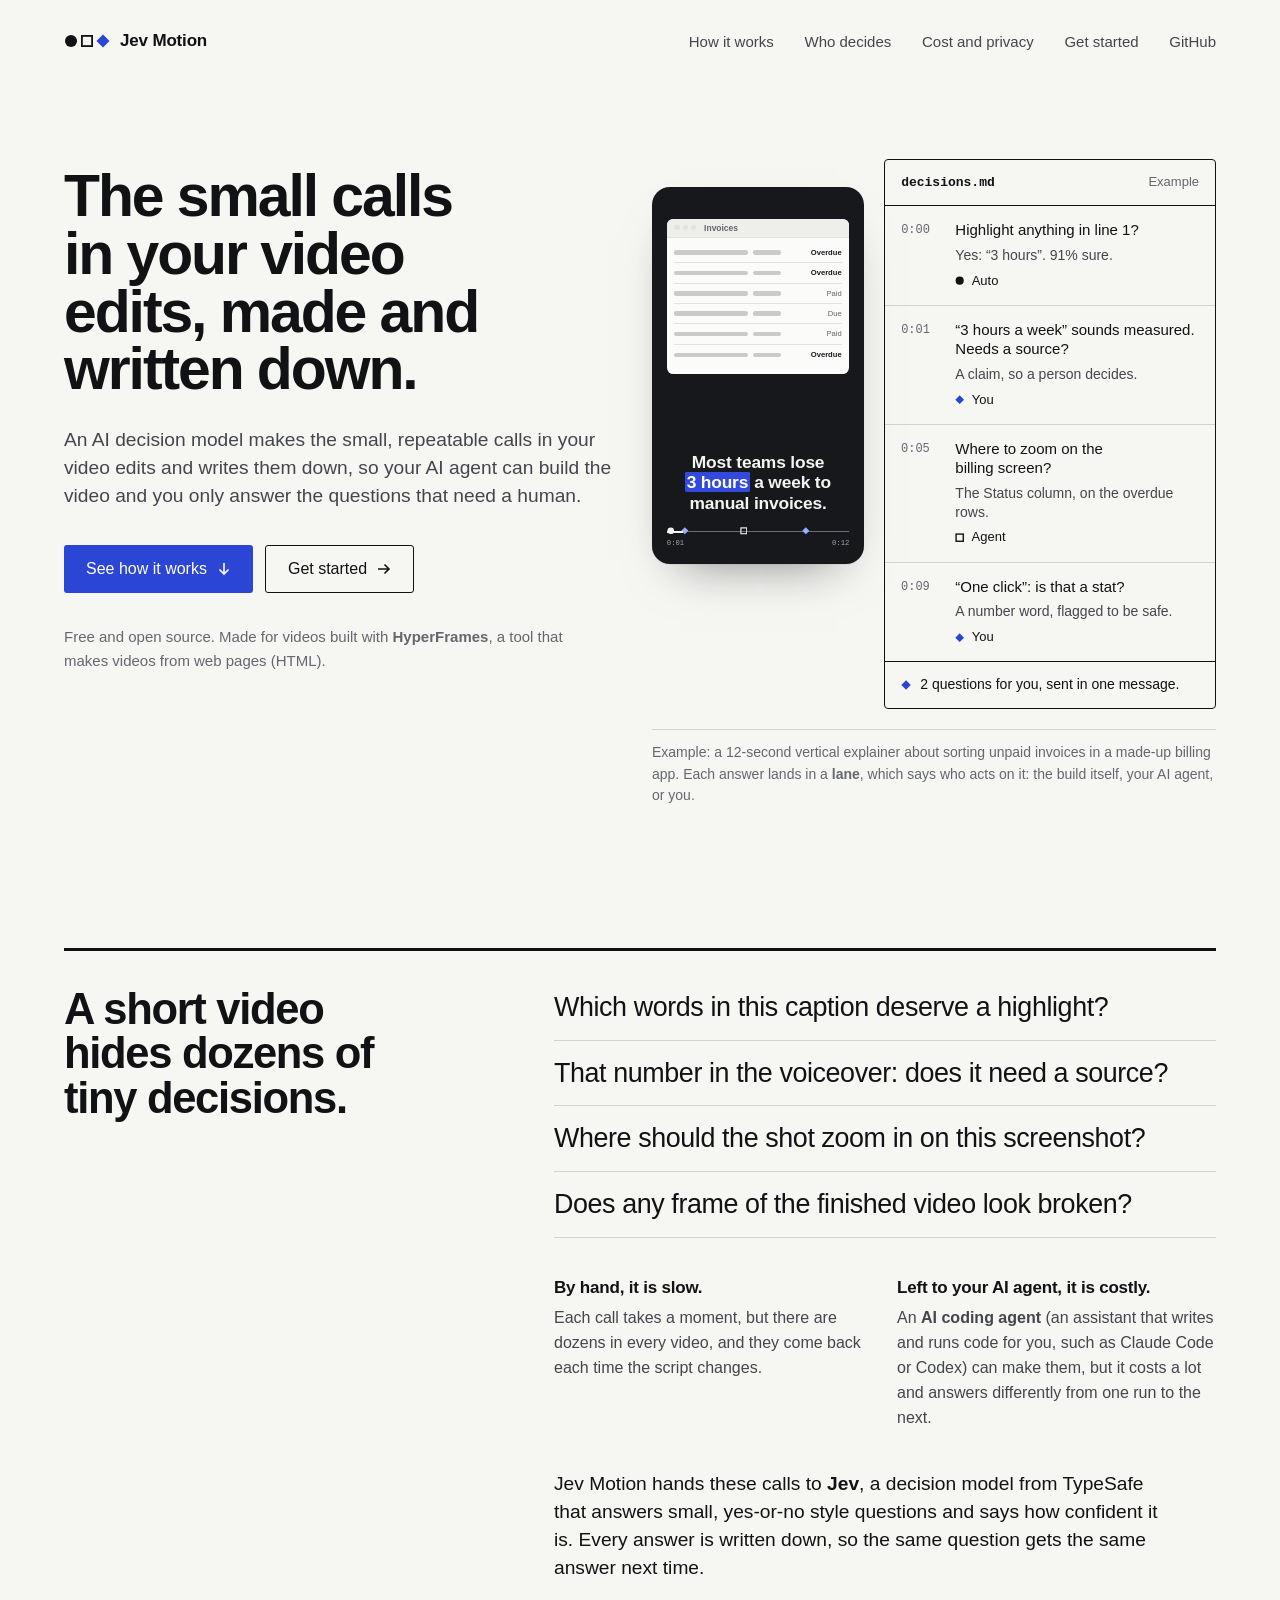
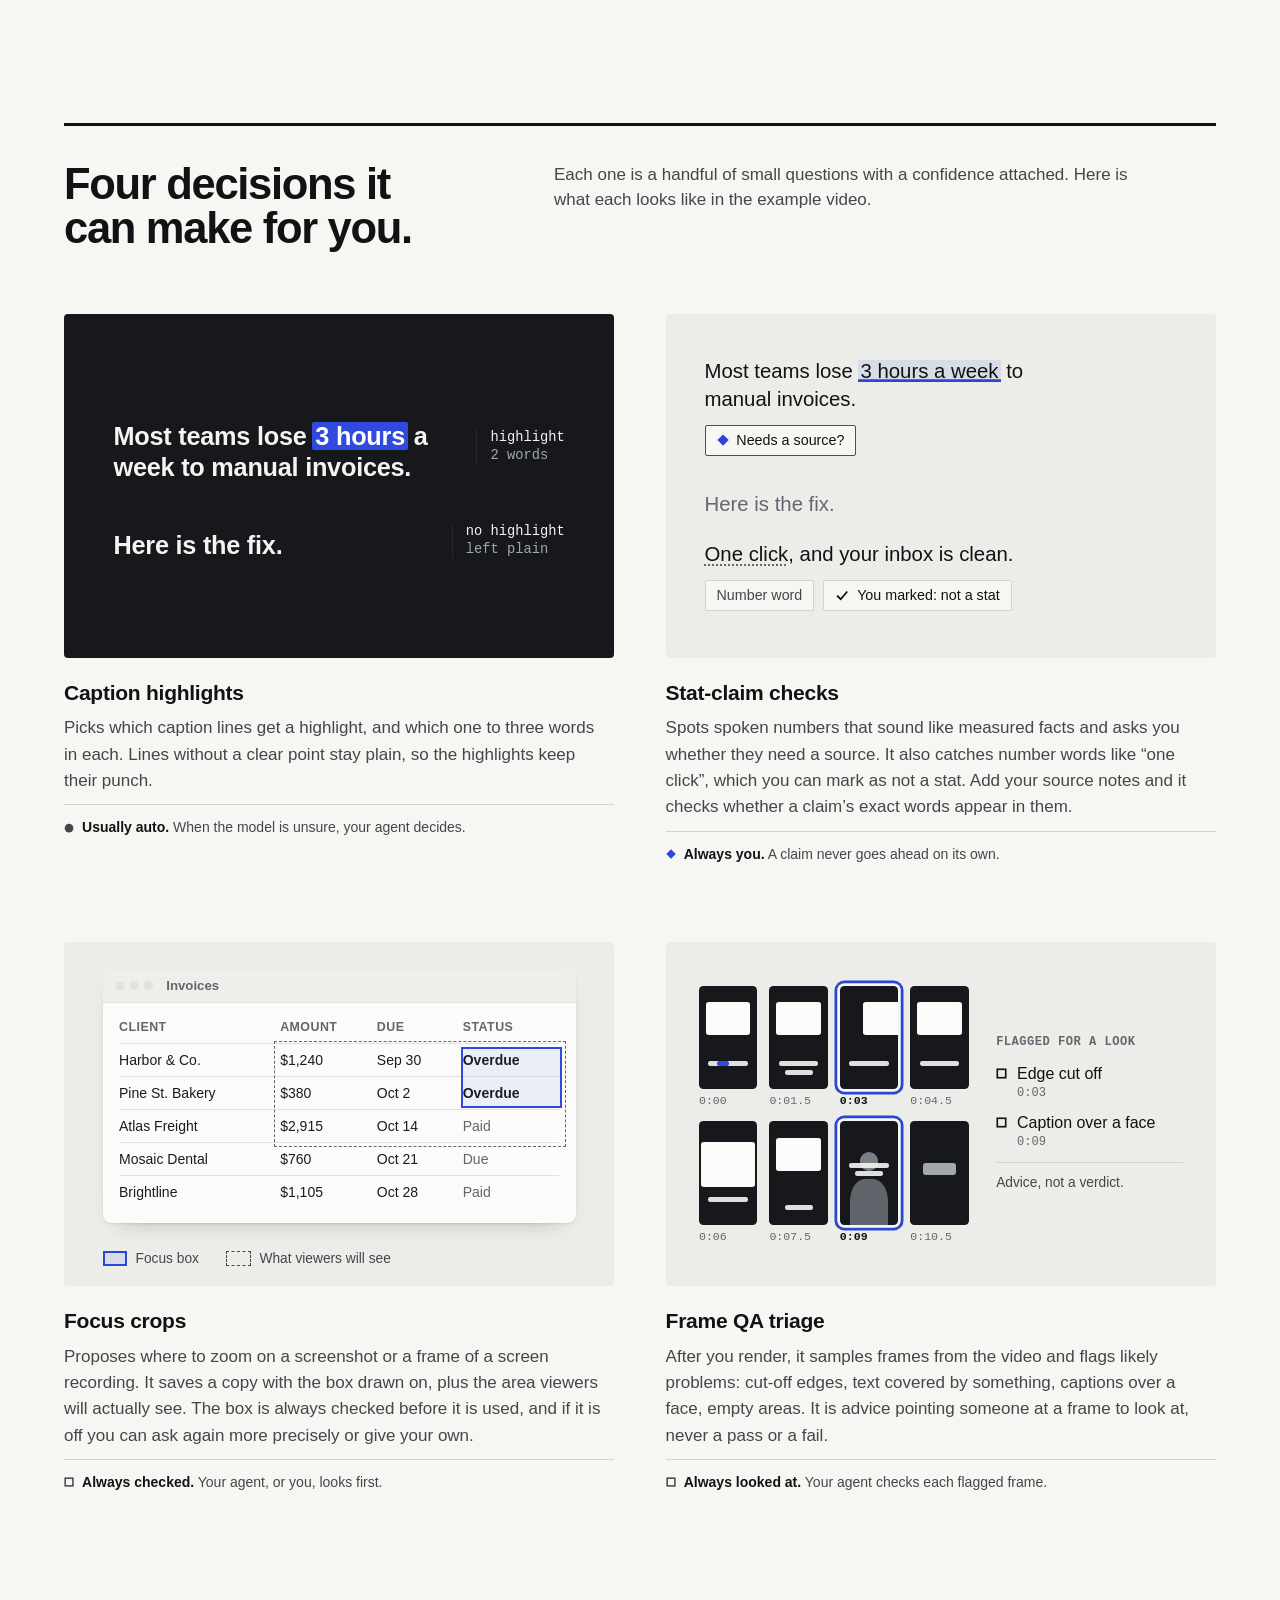
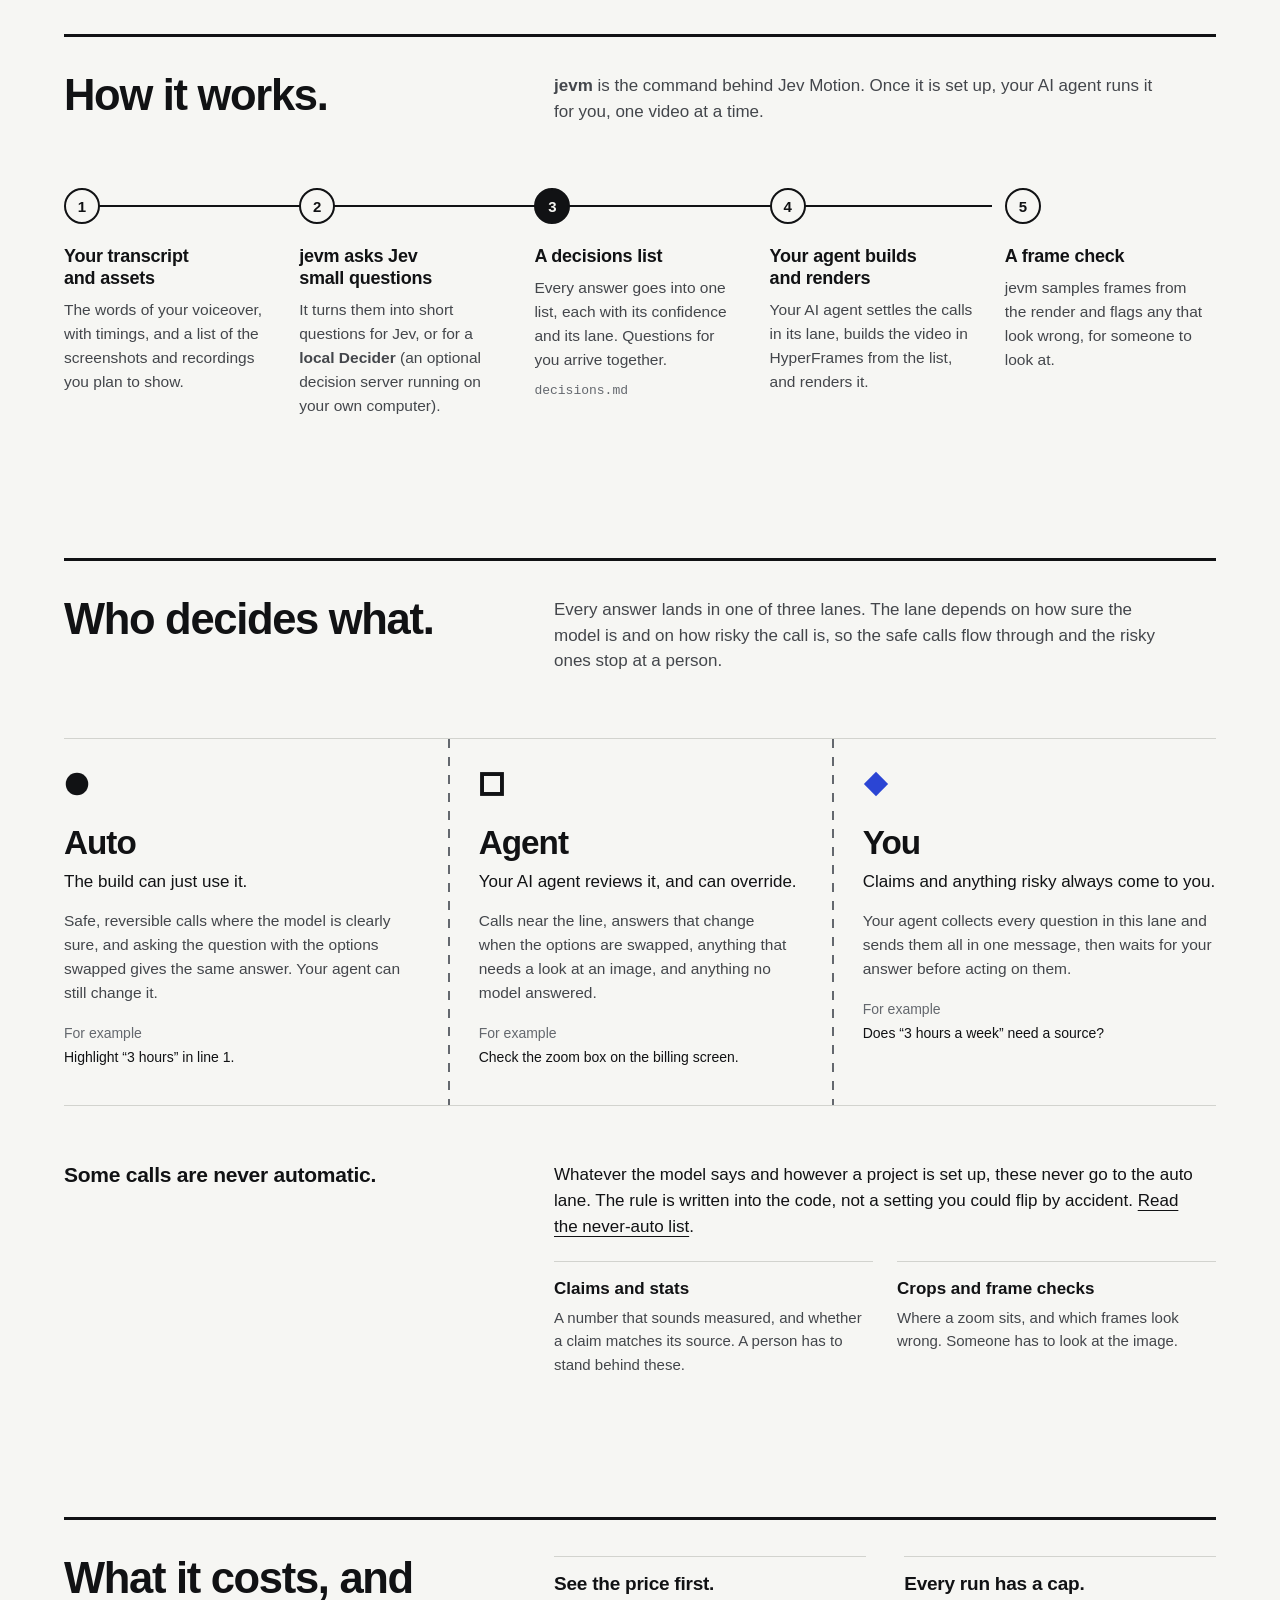
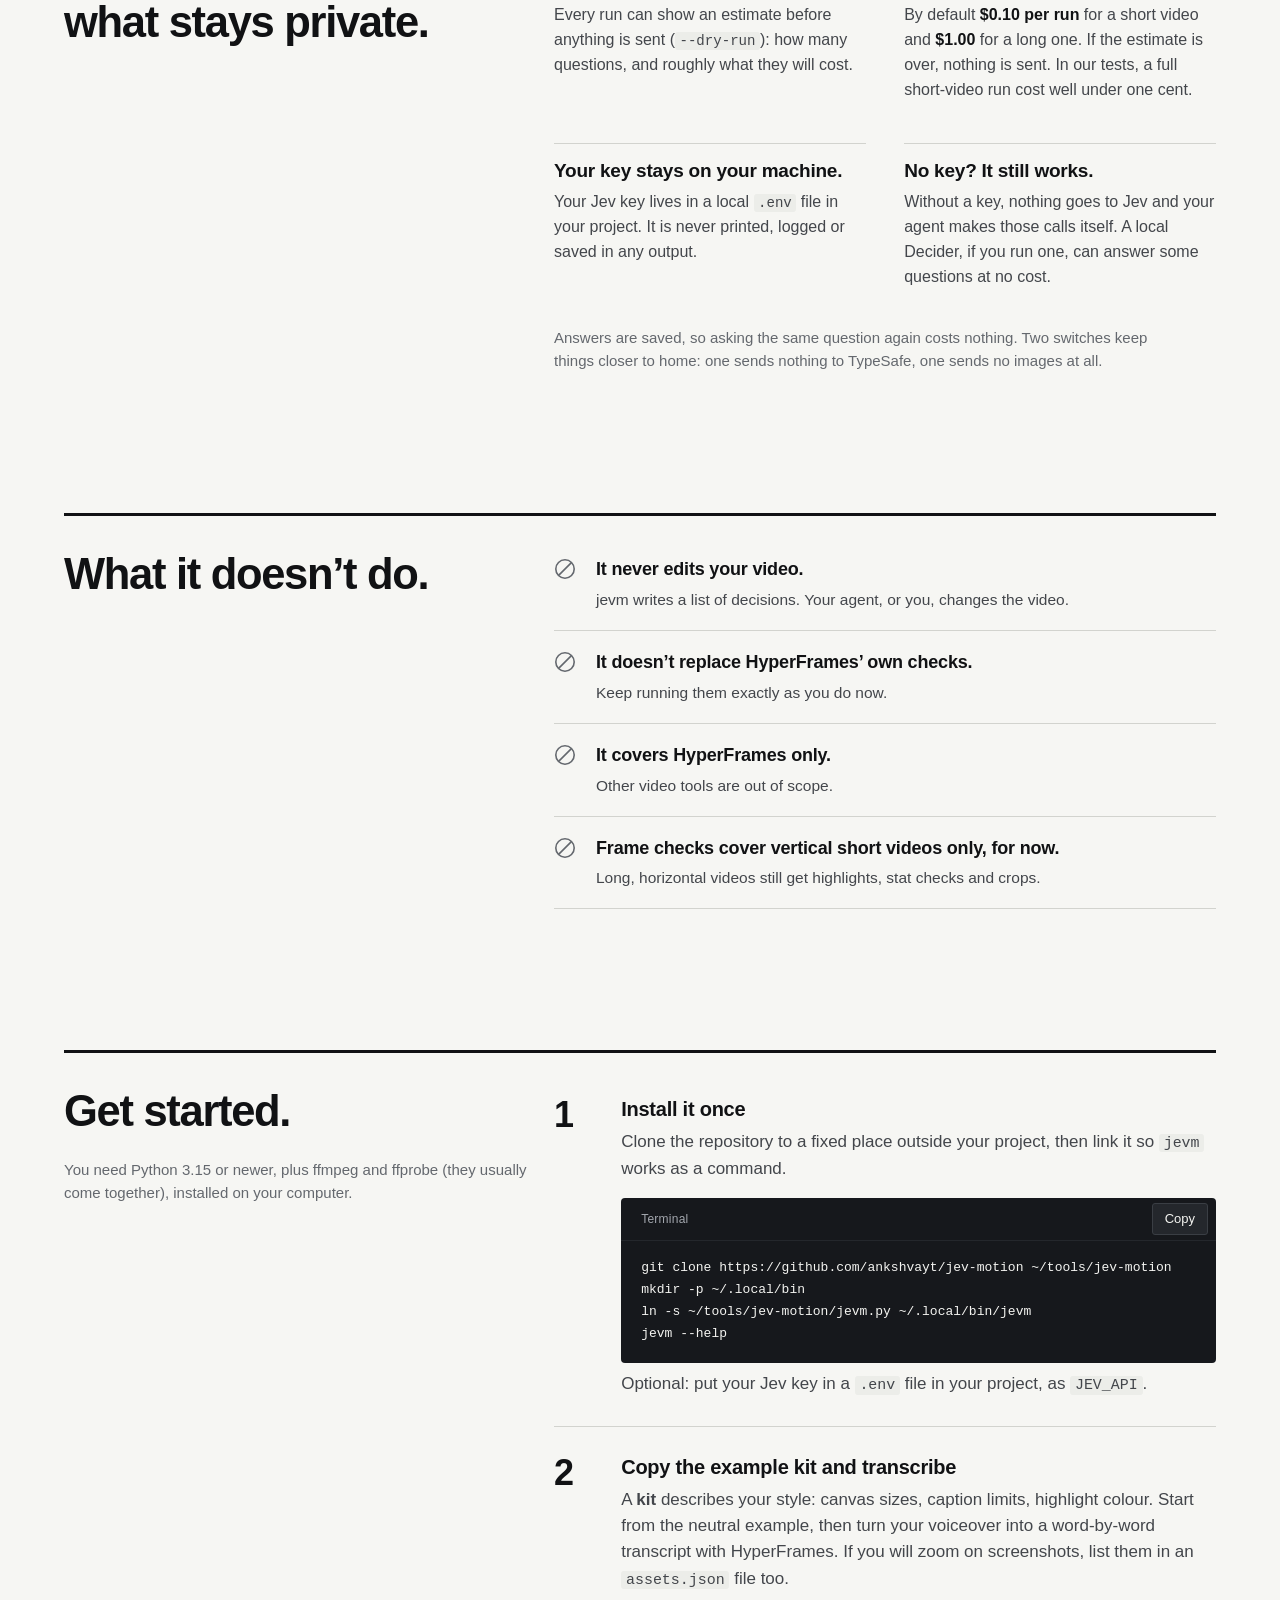
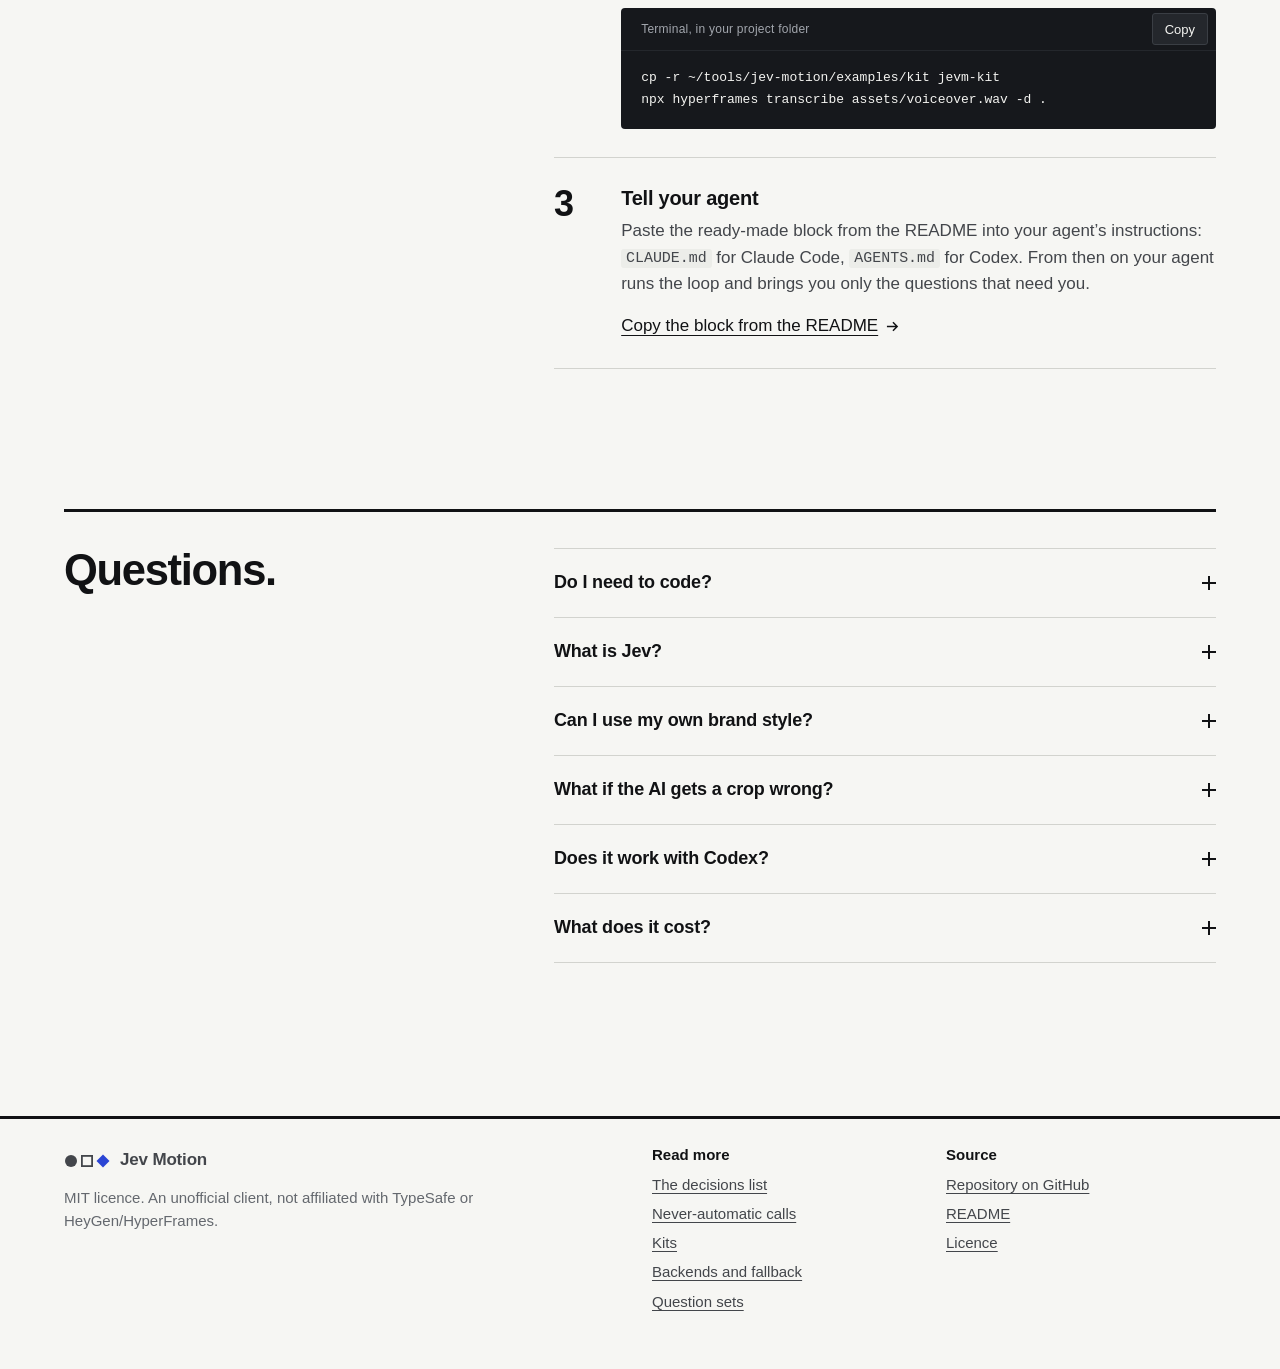
==== docs/index.html @ 4faf1525 "Add a plain-English GitHub Pages overview in docs/index.html and link it from the README" ====
<!doctype html>
<html lang="en">
<head>
<meta charset="utf-8">
<meta name="viewport" content="width=device-width, initial-scale=1">
<title>Jev Motion: the small calls in your video edits, made and written down</title>
<meta name="description" content="Jev Motion lets an AI decision model make the small, repeatable calls in your video edits and write them down, so your AI agent can build the video and you only answer the questions that need a human.">
<meta name="color-scheme" content="light dark">
<meta name="theme-color" content="#F6F6F3" media="(prefers-color-scheme: light)">
<meta name="theme-color" content="#0F1012" media="(prefers-color-scheme: dark)">
<link rel="icon" href="data:image/svg+xml,%3Csvg xmlns='http://www.w3.org/2000/svg' viewBox='0 0 32 32'%3E%3Crect width='32' height='32' rx='6' fill='%23111214'/%3E%3Cpath d='M16 7 25 16 16 25 7 16Z' fill='%238FA2FF'/%3E%3C/svg%3E">
<style>
:root{
  --paper:#F6F6F3; --panel:#ECEDE9; --ink:#111214; --ink-2:#43464B; --ink-3:#64686E;
  --rule:#D2D3CE; --accent:#2B45D4; --on-accent:#FFFFFF; --wash:rgba(43,69,212,.10);
  --stage:#16181C; --stage-2:#24272C; --on-stage:#F4F4F1; --on-stage-2:#A2A6AD;
  --win:#FBFBF9; --win-2:#EEEFEB; --win-ink:#1A1C1F; --win-ink-2:#62666C; --win-line:#E1E2DE;
  --hl:#3149DC;
  --sans:"Helvetica Neue",Helvetica,"Nimbus Sans","Liberation Sans",Arial,sans-serif;
  --mono:ui-monospace,"SF Mono",SFMono-Regular,Menlo,Consolas,"Liberation Mono",monospace;
  --pad:clamp(20px,5vw,72px); --max:1320px;
  --ease:cubic-bezier(.16,1,.3,1);
}
@media (prefers-color-scheme:dark){
  :root{
    --paper:#0F1012; --panel:#17191C; --ink:#ECECE8; --ink-2:#B5B7BA; --ink-3:#8E9298;
    --rule:#2C2F34; --accent:#8FA2FF; --on-accent:#0F1012; --wash:rgba(143,162,255,.13);
    --stage:#1B1E22; --stage-2:#2A2E34;
    --win:#E6E7E3; --win-2:#D9DAD5; --win-line:#CACBC6;
  }
}
*,*::before,*::after{box-sizing:border-box}
html{-webkit-text-size-adjust:100%;text-size-adjust:100%}
body{margin:0;background:var(--paper);color:var(--ink);font:400 1.0625rem/1.55 var(--sans);-webkit-font-smoothing:antialiased;-moz-osx-font-smoothing:grayscale}
h1,h2,h3,p,ol,ul,figure,dl,dd,pre{margin:0}
ol,ul{padding:0;list-style:none}
a{color:inherit;text-decoration-thickness:1px;text-underline-offset:.22em}
a:hover{color:var(--accent)}
:focus-visible{outline:2px solid var(--accent);outline-offset:3px;border-radius:2px}
code,kbd,.mono{font-family:var(--mono);font-size:.88em}
p code,li code,dd code{background:var(--panel);padding:.08em .32em;border-radius:3px;white-space:nowrap}
.sr-only{position:absolute;width:1px;height:1px;padding:0;margin:-1px;overflow:hidden;clip:rect(0 0 0 0);white-space:nowrap;border:0}
.skip{position:absolute;left:var(--pad);top:-60px;background:var(--ink);color:var(--paper);padding:10px 14px;z-index:10;text-decoration:none;border-radius:3px}
.skip:focus{top:12px}
.wrap{max-width:var(--max);margin:0 auto;padding:0 var(--pad)}

/* lane markers: circle = auto, square = agent, diamond = you */
.mk{width:.72em;height:.72em;flex:none;display:inline-block;vertical-align:-.02em}
.mk-you{color:var(--accent)}

/* top bar */
.top{display:flex;align-items:center;justify-content:space-between;gap:24px;padding-top:28px;padding-bottom:28px}
.brand{display:inline-flex;align-items:center;gap:10px;font-weight:700;font-size:1.0625rem;letter-spacing:-.01em;text-decoration:none}
.brand svg{width:46px;height:14px}
.top ul{display:flex;gap:clamp(16px,2.4vw,32px);font-size:.9375rem}
.top a:not(.brand){text-decoration:none;color:var(--ink-2)}
.top a:not(.brand):hover{color:var(--accent)}
@media (max-width:760px){.top li:not(:last-child){display:none}}

/* hero */
.hero{display:grid;grid-template-columns:repeat(12,minmax(0,1fr));column-gap:24px;row-gap:56px;padding-top:clamp(28px,6vw,88px);align-items:start}
.hero-copy{grid-column:1/7;padding-top:8px}
h1{font-weight:700;font-size:clamp(2.55rem,4.6vw,4.25rem);line-height:.98;letter-spacing:-.035em;text-wrap:balance;max-width:11.5em}
.lead{margin-top:28px;font-size:clamp(1.125rem,1.5vw,1.3rem);line-height:1.45;color:var(--ink-2);max-width:31em;text-wrap:pretty}
.actions{display:flex;flex-wrap:wrap;gap:12px;margin-top:36px}
.btn{display:inline-flex;align-items:center;gap:10px;min-height:48px;padding:0 22px;border-radius:3px;font-weight:500;font-size:1rem;text-decoration:none;transition:background-color .2s var(--ease),color .2s var(--ease),border-color .2s var(--ease)}
.btn svg{width:14px;height:14px;transition:transform .3s var(--ease)}
.btn-primary{background:var(--accent);color:var(--on-accent)}
.btn-primary:hover{color:var(--on-accent);background:var(--ink)}
@media (prefers-color-scheme:dark){.btn-primary:hover{background:var(--ink);color:var(--paper)}}
.btn-primary:hover svg{transform:translateY(2px)}
.btn-quiet{border:1.5px solid var(--ink);color:var(--ink)}
.btn-quiet:hover{border-color:var(--accent);color:var(--accent)}
.btn-quiet:hover svg{transform:translateX(3px)}
.meta{margin-top:32px;font-size:.9375rem;color:var(--ink-3);max-width:34em;text-wrap:pretty}

.hero-fig{grid-column:7/13;display:grid;grid-template-columns:minmax(0,.78fr) minmax(0,1.22fr);gap:20px;align-items:start}
.hero-fig figcaption{grid-column:1/-1;font-size:.875rem;color:var(--ink-3);border-top:1px solid var(--rule);padding-top:12px;text-wrap:pretty}

/* phone */
.phone{container-type:inline-size;aspect-ratio:9/16;background:var(--stage);border-radius:18px;position:relative;overflow:hidden;box-shadow:0 1px 0 rgba(0,0,0,.04),0 24px 48px -28px rgba(17,18,20,.55);margin-top:28px}
@media (prefers-color-scheme:dark){.phone{box-shadow:0 0 0 1px var(--rule)}}
.ph-win{position:absolute;left:7cqw;right:7cqw;top:15cqw;background:var(--win);border-radius:3cqw;overflow:hidden}
.ph-bar{display:flex;align-items:center;gap:1.6cqw;height:9cqw;padding:0 3.6cqw;background:var(--win-2);border-bottom:1px solid var(--win-line);font:600 4cqw/1 var(--sans);color:var(--win-ink-2)}
.ph-bar i{width:2.4cqw;height:2.4cqw;border-radius:50%;background:var(--win-line)}
.ph-bar span{margin-left:2cqw}
.ph-rows{padding:2.4cqw 3.6cqw 4cqw}
.ph-row{display:grid;grid-template-columns:1fr .55fr .6fr;gap:2.4cqw;align-items:center;height:9.6cqw;border-bottom:1px solid var(--win-line)}
.ph-row:last-child{border-bottom:0}
.ph-row b{height:2.2cqw;border-radius:1cqw;background:#C9CBC6}
.ph-row b:nth-child(2){width:70%}
.ph-row em{font:700 3.6cqw/1 var(--sans);font-style:normal;color:var(--win-ink);justify-self:end}
.ph-row em.paid{font-weight:400;color:var(--win-ink-2)}
.ph-cap{position:absolute;left:7cqw;right:7cqw;bottom:24cqw;font:700 8.2cqw/1.18 var(--sans);letter-spacing:-.01em;color:var(--on-stage);text-align:center;text-wrap:balance}
.hl{color:#fff;padding:0 .12em;margin:0 -.04em;border-radius:.08em;background:linear-gradient(var(--hl),var(--hl)) no-repeat 0 0/100% 100%;-webkit-box-decoration-break:clone;box-decoration-break:clone}
.ph-time{position:absolute;left:7cqw;right:7cqw;bottom:8cqw}
.ph-track{position:relative;height:5cqw}
.ph-track::before{content:"";position:absolute;left:0;right:0;top:50%;height:1px;background:var(--on-stage-2);opacity:.6}
.ph-track::after{content:"";position:absolute;left:0;width:9%;top:50%;height:2px;margin-top:-.5px;background:var(--on-stage)}
.ph-track svg{position:absolute;top:50%;width:3.6cqw;height:3.6cqw;margin:-1.8cqw 0 0 -1.8cqw;color:var(--on-stage)}
.ph-track .mk-you{color:#9AACFF}
.ph-tc{display:flex;justify-content:space-between;margin-top:1.6cqw;font:400 3.4cqw/1 var(--mono);color:var(--on-stage-2)}

/* decisions board */
.board{border:1.5px solid var(--ink);border-radius:4px;background:var(--paper)}
.board-head{display:flex;justify-content:space-between;align-items:baseline;gap:12px;padding:12px 16px;border-bottom:1.5px solid var(--ink);font-size:.8125rem}
.board-head .mono{font-size:.8125rem;font-weight:600}
.board-head span:last-child{color:var(--ink-3)}
.row{display:grid;grid-template-columns:2.6em minmax(0,1fr);column-gap:10px;row-gap:6px;padding:14px 16px;border-bottom:1px solid var(--rule)}
.row:last-child{border-bottom:0}
.row .tc{font:400 .75rem/1.5 var(--mono);color:var(--ink-3);padding-top:.1em}
.row .q{font-weight:500;font-size:.9375rem;line-height:1.3;text-wrap:pretty}
.row .a{grid-column:2;font-size:.875rem;line-height:1.35;color:var(--ink-2)}
.row .lane{grid-column:2;display:inline-flex;align-items:center;gap:7px;font-size:.8125rem;font-weight:500}
.board-foot{display:flex;align-items:center;gap:9px;padding:12px 16px;border-top:1.5px solid var(--ink);font-size:.875rem;font-weight:500}

/* sections */
.sec{padding-top:clamp(88px,11vw,160px)}
.sec-in{border-top:3px solid var(--ink);padding-top:clamp(24px,3vw,36px)}
.split{display:grid;grid-template-columns:repeat(12,minmax(0,1fr));column-gap:24px;row-gap:28px}
.split>.sh{grid-column:1/6}
.split>.sb{grid-column:6/13}
h2{font-weight:700;font-size:clamp(1.95rem,3.4vw,3rem);line-height:1.02;letter-spacing:-.03em;text-wrap:balance;max-width:14em}
h3{font-weight:700;font-size:1.3125rem;line-height:1.2;letter-spacing:-.012em;text-wrap:balance}
.intro{font-size:clamp(1.0625rem,1.3vw,1.1875rem);line-height:1.5;color:var(--ink-2);max-width:36em;text-wrap:pretty}
.sb p+p{margin-top:1em}
.prose{max-width:38em;text-wrap:pretty}
dfn{font-style:normal;font-weight:600}

/* problem */
.asks{margin-top:4px}
.asks li{font-size:clamp(1.25rem,2.1vw,1.75rem);line-height:1.22;letter-spacing:-.015em;font-weight:500;padding:16px 0;border-bottom:1px solid var(--rule);text-wrap:balance}
.asks li:first-child{padding-top:0}
.ways{display:grid;grid-template-columns:1fr 1fr;gap:24px;margin-top:40px}
.ways h3{font-size:1.0625rem;margin-bottom:8px}
.ways p{color:var(--ink-2);font-size:1rem}
.turn{margin-top:40px;font-size:clamp(1.125rem,1.5vw,1.3rem);line-height:1.45;max-width:32em;text-wrap:pretty}

/* four decisions */
.decs{display:grid;grid-template-columns:1fr 1fr;column-gap:clamp(24px,4vw,64px);row-gap:clamp(56px,6vw,88px);margin-top:clamp(40px,5vw,64px)}
.dec h3{margin-top:22px}
.dec p{margin-top:10px;color:var(--ink-2);max-width:34em;text-wrap:pretty}
.dec .who{max-width:none}
.who{display:flex;align-items:flex-start;gap:8px;margin-top:16px;padding-top:12px;border-top:1px solid var(--rule);font-size:.875rem;color:var(--ink-3)}
.who b{color:var(--ink);font-weight:600}
.who .mk{margin-top:.38em}

.mock{container-type:inline-size;position:relative;aspect-ratio:16/10;background:var(--panel);border-radius:4px;overflow:hidden}
@media (prefers-color-scheme:dark){.mock{box-shadow:inset 0 0 0 1px var(--rule)}}
.mock-dark{background:var(--stage)}

/* mock 1: captions */
.m-caps{position:absolute;inset:0;display:flex;flex-direction:column;justify-content:center;gap:7cqw;padding:0 9cqw}
.m-caps .cg{display:grid;grid-template-columns:minmax(0,1fr) auto;align-items:center;gap:4cqw}
.m-caps p{font:700 4.6cqw/1.2 var(--sans);color:var(--on-stage);letter-spacing:-.01em}
.m-caps .note{font:400 2.5cqw/1.3 var(--mono);color:var(--on-stage-2);border-left:1px solid var(--stage-2);padding-left:2.4cqw;white-space:nowrap}
.m-caps .note strong{display:block;color:var(--on-stage);font-weight:500}

/* mock 2: stat check */
.m-sheet{position:absolute;inset:6cqw 7cqw;display:flex;flex-direction:column;justify-content:center;gap:2.2cqw}
.m-sheet p{font:400 3.7cqw/1.35 var(--sans);color:var(--ink)}
.m-sheet p.dim{color:var(--ink-3)}
.flag{background:var(--wash);box-shadow:inset 0 -.14em 0 var(--accent);padding:0 .1em}
.flag-soft{background:none;box-shadow:none;text-decoration:underline dotted var(--ink-3);text-decoration-thickness:.12em;text-underline-offset:.2em}
.tags{display:flex;flex-wrap:wrap;gap:1.6cqw;margin-bottom:2.4cqw}
.tag{display:inline-flex;align-items:center;gap:1.4cqw;font:500 2.6cqw/1 var(--sans);padding:1.3cqw 2cqw;border:1px solid var(--rule);border-radius:2px;background:var(--paper);color:var(--ink-2)}
.tag svg{width:2.2cqw;height:2.2cqw}
.tag-you{border-color:var(--accent);color:var(--ink)}
.tag-done{color:var(--ink)}
.tag-done svg{width:2.6cqw;height:2.6cqw}

/* mock 3: focus crop */
.m-win{position:absolute;inset:5cqw 7cqw 11.5cqw;background:var(--win);border-radius:1.6cqw;overflow:hidden;box-shadow:0 1px 2px rgba(0,0,0,.08),0 10px 24px -16px rgba(0,0,0,.35);display:flex;flex-direction:column}
.m-bar{display:flex;align-items:center;gap:1.1cqw;height:6cqw;padding:0 2.4cqw;background:var(--win-2);border-bottom:1px solid var(--win-line);font:600 2.4cqw/1 var(--sans);color:var(--win-ink-2);flex:none}
.m-bar i{width:1.5cqw;height:1.5cqw;border-radius:50%;background:var(--win-line)}
.m-bar span{margin-left:1.4cqw}
.tbl{position:relative;flex:1;display:grid;grid-template-columns:1.5fr .9fr .8fr .9fr;grid-template-rows:repeat(6,1fr);padding:1.6cqw 3cqw 2.4cqw;font:400 2.55cqw/1.1 var(--sans);color:var(--win-ink)}
.tbl>span:not(.ov){display:flex;align-items:center;border-bottom:1px solid var(--win-line);white-space:nowrap;overflow:hidden}
.tbl>span.th{font-weight:600;color:var(--win-ink-2);font-size:2.25cqw;text-transform:uppercase;letter-spacing:.04em}
.tbl>span:nth-last-child(-n+6):not(.ov){border-bottom:0}
.st{font-style:normal;font-weight:700}
.st.paid{font-weight:400;color:var(--win-ink-2)}
.tbl>.ov{position:absolute;inset:0;pointer-events:none;display:block}
.tbl>.ov-view{grid-column:2/5;grid-row:2/5;margin:-.6cqw -1.2cqw;border:1.5px dashed var(--win-ink-2)}
.tbl>.ov-focus{grid-column:4/5;grid-row:2/4;margin:.4cqw -.4cqw;border:2px solid var(--hl);background:rgba(49,73,220,.07)}
.m-key{position:absolute;left:7cqw;right:7cqw;bottom:3.6cqw;display:flex;flex-wrap:wrap;gap:1.4cqw 5cqw;font:500 2.5cqw/1 var(--sans);color:var(--ink-2)}
.m-key span{display:inline-flex;align-items:center;gap:1.6cqw}
.m-key i{width:4.4cqw;height:2.8cqw}
.m-key .k-focus{border:2px solid var(--accent);background:var(--wash)}
.m-key .k-view{border:1.5px dashed var(--ink-2)}

/* mock 4: contact sheet */
.m-qa{position:absolute;inset:0;display:grid;grid-template-columns:auto minmax(0,1fr);gap:5cqw;align-items:center;padding:0 6cqw}
.frames{display:grid;grid-template-columns:repeat(4,10.6cqw);gap:2.6cqw 2.2cqw}
.frames li{display:flex;flex-direction:column;gap:1.1cqw}
.fr{position:relative;display:block;aspect-ratio:9/16;background:var(--stage);border-radius:.8cqw;overflow:hidden}
.fr .w{position:absolute;left:12%;right:12%;top:16%;height:32%;background:var(--win);border-radius:.5cqw}
.fr .c{position:absolute;left:16%;right:16%;bottom:22%;height:5%;background:var(--on-stage);border-radius:.4cqw;opacity:.9}
.fr .c2{position:absolute;left:26%;right:26%;bottom:14%;height:5%;background:var(--on-stage);border-radius:.4cqw;opacity:.9}
.fr .h{position:absolute;left:30%;width:22%;bottom:22%;height:5%;background:var(--hl);border-radius:.4cqw}
.fr.zoom .w{left:4%;right:4%;top:20%;height:44%}
.fr.cut .w{left:40%;right:-34%}
.fr.face .head{position:absolute;left:34%;width:32%;top:30%;aspect-ratio:1;border-radius:50%;background:#7B8088}
.fr.face .body{position:absolute;left:18%;right:18%;top:56%;bottom:-10%;border-radius:40% 40% 0 0;background:#5F646B}
.fr.face .c{bottom:auto;top:40%;z-index:1}
.fr.face .c2{bottom:auto;top:48%;z-index:1}
.fr.end .w{top:40%;height:12%;left:22%;right:22%;background:var(--on-stage-2)}
.frames .ft{font:400 2.1cqw/1 var(--mono);color:var(--ink-3)}
.frames .flagged .fr{box-shadow:0 0 0 .5cqw var(--paper),0 0 0 1cqw var(--accent)}
.frames .flagged .ft{color:var(--ink);font-weight:600}
.qa-key{display:flex;flex-direction:column;gap:2.6cqw}
.qa-key ul{display:flex;flex-direction:column;gap:2.4cqw}
.qa-key .k-h{font:600 2.2cqw/1.2 var(--mono);color:var(--ink-3);text-transform:uppercase;letter-spacing:.04em}
.qa-key li{display:grid;grid-template-columns:auto 1fr;gap:.6cqw 1.8cqw;align-items:baseline;font:500 2.9cqw/1.25 var(--sans);color:var(--ink)}
.qa-key li svg{width:2cqw;height:2cqw}
.qa-key li span{font:400 2.2cqw/1 var(--mono);color:var(--ink-3);grid-column:2}
.qa-key .k-n{font:400 2.5cqw/1.35 var(--sans);color:var(--ink-2);border-top:1px solid var(--rule);padding-top:2cqw}

/* how it works */
.route{display:grid;grid-template-columns:repeat(5,minmax(0,1fr));gap:24px;margin-top:clamp(44px,5vw,72px);position:relative;counter-reset:stop}
.route::before{content:"";position:absolute;left:18px;right:calc(20% - 6px);top:17px;height:2px;background:var(--ink)}
.route li{position:relative;padding-right:8px}
.stop{position:relative;display:grid;place-items:center;width:36px;height:36px;border-radius:50%;background:var(--paper);border:2px solid var(--ink);font-weight:700;font-size:.9375rem}
.route li:nth-child(3) .stop{background:var(--ink);color:var(--paper)}
.route h3{font-size:1.125rem;margin-top:22px}
.route p{margin-top:8px;font-size:.9688rem;color:var(--ink-2);text-wrap:pretty}
.route .file{display:inline-block;margin-top:12px;font:400 .8125rem/1 var(--mono);color:var(--ink-3)}

/* lanes */
.lanes{display:grid;grid-template-columns:repeat(3,minmax(0,1fr));margin-top:clamp(40px,5vw,64px);border-top:1px solid var(--rule);border-bottom:1px solid var(--rule)}
.lane-c{padding:32px clamp(18px,2.4vw,36px) 36px;position:relative}
.lane-c:first-child{padding-left:0}
.lane-c:last-child{padding-right:0}
.lane-c+.lane-c{background-image:linear-gradient(var(--ink-3) 50%,transparent 50%);background-size:2px 18px;background-repeat:repeat-y;background-position:left top}
.lane-c .mk{width:26px;height:26px}
.lane-c h3{font-size:clamp(1.75rem,2.6vw,2.25rem);letter-spacing:-.03em;margin-top:18px}
.lane-c .act{margin-top:6px;font-weight:500;font-size:1.0625rem;text-wrap:balance}
.lane-c p.d{margin-top:14px;color:var(--ink-2);font-size:.9688rem;text-wrap:pretty}
.lane-c .eg{margin-top:18px;font-size:.875rem;color:var(--ink-3)}
.lane-c .eg b{display:block;color:var(--ink);font-weight:500;margin-top:2px}
.never{margin-top:clamp(40px,5vw,56px)}
.never h3{font-size:1.3125rem}
.never-list{display:grid;grid-template-columns:1fr 1fr;gap:16px 24px;margin-top:20px}
.never-list li{padding-top:14px;border-top:1px solid var(--rule)}
.never-list b{display:block;font-weight:600}
.never-list span{display:block;margin-top:4px;font-size:.9375rem;color:var(--ink-2)}

/* cost & privacy */
.facts{display:grid;grid-template-columns:1fr 1fr;gap:40px clamp(24px,3vw,48px)}
.facts li{padding-top:16px;border-top:1px solid var(--rule)}
.facts h3{font-size:1.1875rem}
.facts p{margin-top:8px;color:var(--ink-2);font-size:1rem;text-wrap:pretty}
.facts strong{color:var(--ink);font-weight:600}
.aside{margin-top:36px;font-size:.9375rem;color:var(--ink-3);max-width:40em}

/* doesn't */
.nots li{display:grid;grid-template-columns:28px minmax(0,1fr);gap:14px;padding:18px 0;border-bottom:1px solid var(--rule)}
.nots li:first-child{padding-top:4px}
.nots svg{width:22px;height:22px;margin-top:.15em;color:var(--ink-3)}
.nots b{display:block;font-weight:600;font-size:1.125rem;letter-spacing:-.01em}
.nots span{display:block;margin-top:4px;color:var(--ink-2);font-size:.9688rem}

/* get started */
.steps{margin-top:8px}
.steps>li{display:grid;grid-template-columns:3.2rem minmax(0,1fr);gap:16px;padding:28px 0;border-bottom:1px solid var(--rule)}
.steps>li:first-child{padding-top:0}
.steps .n{font-weight:700;font-size:2.25rem;line-height:1;letter-spacing:-.04em;color:var(--ink)}
.steps h3{font-size:1.25rem}
.steps p{margin-top:8px;color:var(--ink-2);max-width:36em;text-wrap:pretty}
.code{position:relative;margin-top:16px;background:var(--stage);color:var(--on-stage);border-radius:4px}
.code-bar{display:flex;align-items:center;justify-content:space-between;gap:12px;min-height:42px;padding:5px 8px 5px 20px;border-bottom:1px solid var(--stage-2);font:500 .75rem/1 var(--sans);color:var(--on-stage-2);letter-spacing:.02em}
.code pre{overflow-x:auto;padding:16px 20px 18px;font:400 .8125rem/1.7 var(--mono);tab-size:2}
.code code{font-size:inherit;white-space:pre;background:none;padding:0;border-radius:0}
.code .c{color:var(--on-stage-2)}
.copy{min-height:32px;padding:0 12px;border:1px solid #3A3E44;border-radius:3px;background:var(--stage-2);color:var(--on-stage);font:500 .8125rem/1 var(--sans);cursor:pointer;transition:background-color .2s var(--ease),border-color .2s var(--ease)}
.copy:hover{background:#30353B;border-color:#555B63}
.copy:focus-visible{outline-color:#9AACFF}
.req{margin-top:24px;font-size:.9375rem;color:var(--ink-3)}
.more{display:inline-flex;align-items:center;gap:8px;margin-top:16px;font-weight:500}
.more svg{width:13px;height:13px}

/* faq */
.faq details{border-bottom:1px solid var(--rule)}
.faq details:first-child{border-top:1px solid var(--rule)}
.faq summary{list-style:none;cursor:pointer;display:grid;grid-template-columns:minmax(0,1fr) 22px;gap:16px;align-items:center;padding:20px 0;font-weight:600;font-size:1.125rem;letter-spacing:-.01em}
.faq summary::-webkit-details-marker{display:none}
.faq summary:hover{color:var(--accent)}
.pm{position:relative;width:14px;height:14px;justify-self:end}
.pm::before,.pm::after{content:"";position:absolute;left:0;right:0;top:50%;height:2px;margin-top:-1px;background:currentColor;transition:transform .3s var(--ease)}
.pm::after{transform:rotate(90deg)}
details[open] .pm::after{transform:rotate(0)}
.faq .ans{padding:0 38px 22px 0;color:var(--ink-2);max-width:40em;text-wrap:pretty}
.faq .ans p+p{margin-top:.8em}

/* footer */
.foot{margin-top:clamp(96px,12vw,168px);border-top:3px solid var(--ink);padding-top:28px;padding-bottom:56px;display:grid;grid-template-columns:repeat(12,minmax(0,1fr));column-gap:24px;row-gap:28px;font-size:.9375rem}
.foot .f1{grid-column:1/6}
.foot .f1 p{margin-top:12px;color:var(--ink-3);max-width:30em}
.foot .f2{grid-column:7/10}
.foot .f3{grid-column:10/13}
.foot h2{font-size:.9375rem;letter-spacing:0;font-weight:600;margin-bottom:10px}
.foot li+li{margin-top:6px}
.foot a{color:var(--ink-2)}
.foot a:hover{color:var(--accent)}

/* entrance motion: the example list routes itself in */
@media (prefers-reduced-motion:no-preference){
  html{scroll-behavior:smooth}
  .hero .hl{animation:wipe .9s var(--ease) .5s both}
  .board .row{animation:arrive .7s var(--ease) both}
  .board .row:nth-child(1){animation-delay:.75s}
  .board .row:nth-child(2){animation-delay:.9s}
  .board .row:nth-child(3){animation-delay:1.05s}
  .board .row:nth-child(4){animation-delay:1.2s}
  .board .row .lane{animation-delay:inherit}
  .board .row .lane svg{animation:settle .8s var(--ease) both;animation-delay:inherit}
  .board-foot{animation:arrive .7s var(--ease) 1.4s both}
}
@keyframes wipe{from{background-size:0 100%}to{background-size:100% 100%}}
@keyframes arrive{from{opacity:0;transform:translateY(8px)}to{opacity:1;transform:none}}
@keyframes settle{from{transform:translateX(-10px)}to{transform:none}}
@media (prefers-reduced-motion:reduce){*,*::before,*::after{transition:none!important;animation:none!important}}

/* responsive */
@media (max-width:1080px){
  .hero-copy{grid-column:1/-1}
  .hero-fig{grid-column:1/-1;max-width:720px}
  h1{max-width:13em}
}
@media (max-width:900px){
  .split>.sh,.split>.sb{grid-column:1/-1}
  .route{grid-template-columns:1fr;gap:0;padding-left:0}
  .route::before{left:17px;right:auto;top:18px;bottom:40px;width:2px;height:auto}
  .route li{display:grid;grid-template-columns:36px minmax(0,1fr);column-gap:20px;padding-bottom:32px}
  .route li:last-child{padding-bottom:0}
  .route h3{margin-top:5px}
  .route p,.route .file{grid-column:2}
  .lanes{grid-template-columns:1fr;border-bottom:0}
  .lane-c,.lane-c:first-child,.lane-c:last-child{padding:28px 0 32px}
  .lane-c+.lane-c{background-image:linear-gradient(90deg,var(--ink-3) 50%,transparent 50%);background-size:18px 2px;background-repeat:repeat-x}
  .foot .f1{grid-column:1/-1}
  .foot .f2{grid-column:1/7}
  .foot .f3{grid-column:7/13}
}
@media (max-width:760px){
  .decs{grid-template-columns:1fr}
  .facts,.never-list{grid-template-columns:1fr}
  .ways{grid-template-columns:1fr;gap:20px}
}
@media (max-width:560px){
  .hero{row-gap:44px}
  .hero-fig{grid-template-columns:1fr;gap:24px}
  .phone{width:68%;margin-top:0}
  .lead{margin-top:22px}
  .btn{flex:1 1 auto;justify-content:center}
  .foot .f2,.foot .f3{grid-column:1/-1}
  .steps>li{grid-template-columns:minmax(0,1fr);gap:10px}
  .faq .ans{padding-right:0}
  .m-qa{grid-template-columns:1fr;gap:4cqw;align-content:center}
  .frames{grid-template-columns:repeat(8,minmax(0,1fr));gap:1.6cqw}
  .frames .ft{font-size:2.3cqw}
  .frames li:not(.flagged) .ft{visibility:hidden}
  .qa-key{flex-direction:row;flex-wrap:wrap;gap:2cqw 6cqw}
  .qa-key .k-h,.qa-key .k-n{display:none}
  .qa-key li{font-size:3.6cqw}
  .qa-key li span{font-size:3cqw}
  .qa-key li svg{width:2.8cqw;height:2.8cqw}
  .mock{aspect-ratio:4/3}
  .m-caps p{font-size:5.4cqw}
  .m-caps .note{font-size:3.4cqw}
  .m-sheet p{font-size:4.6cqw}
  .tag{font-size:3.4cqw}
  .tag svg{width:2.8cqw;height:2.8cqw}
  .tbl{font-size:3.3cqw}
  .tbl>span.th{font-size:2.6cqw}
  .m-key{font-size:3.4cqw}
}
</style>
</head>
<body id="top">
<svg width="0" height="0" style="position:absolute" aria-hidden="true" focusable="false">
  <symbol id="m-auto" viewBox="0 0 12 12"><circle cx="6" cy="6" r="5.2" fill="currentColor"/></symbol>
  <symbol id="m-agent" viewBox="0 0 12 12"><rect x="1.4" y="1.4" width="9.2" height="9.2" fill="none" stroke="currentColor" stroke-width="1.8"/></symbol>
  <symbol id="m-you" viewBox="0 0 12 12"><path d="M6 .4 11.6 6 6 11.6.4 6Z" fill="currentColor"/></symbol>
  <symbol id="i-down" viewBox="0 0 14 14"><path d="M7 1v11M2.5 7.5 7 12l4.5-4.5" fill="none" stroke="currentColor" stroke-width="1.6"/></symbol>
  <symbol id="i-right" viewBox="0 0 14 14"><path d="M1 7h11M7.5 2.5 12 7l-4.5 4.5" fill="none" stroke="currentColor" stroke-width="1.6"/></symbol>
  <symbol id="i-check" viewBox="0 0 14 14"><path d="M2 7.4 5.6 11 12 3.4" fill="none" stroke="currentColor" stroke-width="1.8"/></symbol>
  <symbol id="i-not" viewBox="0 0 22 22"><circle cx="11" cy="11" r="9.2" fill="none" stroke="currentColor" stroke-width="1.6"/><path d="M4.6 17.4 17.4 4.6" stroke="currentColor" stroke-width="1.6"/></symbol>
</svg>

<a class="skip" href="#main">Skip to content</a>

<header class="top wrap">
  <a class="brand" href="#top" aria-label="Jev Motion, back to top">
    <svg viewBox="0 0 46 14" aria-hidden="true" focusable="false"><circle cx="7" cy="7" r="6" fill="currentColor"/><rect x="17.9" y="1.9" width="10.2" height="10.2" fill="none" stroke="currentColor" stroke-width="1.8"/><path d="M39 .5 45.5 7 39 13.5 32.5 7Z" fill="var(--accent)"/></svg>
    Jev Motion
  </a>
  <nav aria-label="Sections">
    <ul>
      <li><a href="#how">How it works</a></li>
      <li><a href="#lanes">Who decides</a></li>
      <li><a href="#cost">Cost and privacy</a></li>
      <li><a href="#start">Get started</a></li>
      <li><a href="https://github.com/ankshvayt/jev-motion">GitHub</a></li>
    </ul>
  </nav>
</header>

<main id="main">

<section class="hero wrap" aria-labelledby="hero-title">
  <div class="hero-copy">
    <h1 id="hero-title">The small calls in your video edits, made and written&nbsp;down.</h1>
    <p class="lead">An AI decision model makes the small, repeatable calls in your video edits and writes them down, so your AI agent can build the video and you only answer the questions that need a human.</p>
    <div class="actions">
      <a class="btn btn-primary" href="#how">See how it works <svg aria-hidden="true" focusable="false"><use href="#i-down"/></svg></a>
      <a class="btn btn-quiet" href="https://github.com/ankshvayt/jev-motion#readme">Get started <svg aria-hidden="true" focusable="false"><use href="#i-right"/></svg></a>
    </div>
    <p class="meta">Free and open source. Made for videos built with <dfn>HyperFrames</dfn>, a tool that makes videos from web pages (HTML).</p>
  </div>

  <figure class="hero-fig">
    <div class="phone" role="img" aria-label="A frame from the example video: a billing app's invoice list, with the caption 'Most teams lose 3 hours a week to manual invoices' and the words '3 hours' highlighted.">
      <div class="ph-win">
        <div class="ph-bar"><i></i><i></i><i></i><span>Invoices</span></div>
        <div class="ph-rows">
          <div class="ph-row"><b></b><b></b><em>Overdue</em></div>
          <div class="ph-row"><b></b><b></b><em>Overdue</em></div>
          <div class="ph-row"><b></b><b></b><em class="paid">Paid</em></div>
          <div class="ph-row"><b></b><b></b><em class="paid">Due</em></div>
          <div class="ph-row"><b></b><b></b><em class="paid">Paid</em></div>
          <div class="ph-row"><b></b><b></b><em>Overdue</em></div>
        </div>
      </div>
      <p class="ph-cap">Most teams lose <span class="hl">3&nbsp;hours</span> a week to manual invoices.</p>
      <div class="ph-time">
        <div class="ph-track">
          <svg style="left:2%"><use href="#m-auto"/></svg>
          <svg class="mk-you" style="left:10%"><use href="#m-you"/></svg>
          <svg style="left:42%"><use href="#m-agent"/></svg>
          <svg class="mk-you" style="left:76%"><use href="#m-you"/></svg>
        </div>
        <div class="ph-tc"><span>0:01</span><span>0:12</span></div>
      </div>
    </div>

    <div class="board">
      <div class="board-head"><span class="mono">decisions.md</span><span>Example</span></div>
      <ol>
        <li class="row">
          <span class="tc">0:00</span>
          <span class="q">Highlight anything in line&nbsp;1?</span>
          <span class="a">Yes: &ldquo;3 hours&rdquo;. 91% sure.</span>
          <span class="lane"><svg class="mk" aria-hidden="true"><use href="#m-auto"/></svg>Auto</span>
        </li>
        <li class="row">
          <span class="tc">0:01</span>
          <span class="q">&ldquo;3 hours a week&rdquo; sounds measured. Needs a source?</span>
          <span class="a">A claim, so a person decides.</span>
          <span class="lane"><svg class="mk mk-you" aria-hidden="true"><use href="#m-you"/></svg>You</span>
        </li>
        <li class="row">
          <span class="tc">0:05</span>
          <span class="q">Where to zoom on the billing screen?</span>
          <span class="a">The Status column, on the overdue rows.</span>
          <span class="lane"><svg class="mk" aria-hidden="true"><use href="#m-agent"/></svg>Agent</span>
        </li>
        <li class="row">
          <span class="tc">0:09</span>
          <span class="q">&ldquo;One click&rdquo;: is that a stat?</span>
          <span class="a">A number word, flagged to be safe.</span>
          <span class="lane"><svg class="mk mk-you" aria-hidden="true"><use href="#m-you"/></svg>You</span>
        </li>
      </ol>
      <div class="board-foot"><svg class="mk mk-you" aria-hidden="true"><use href="#m-you"/></svg>2 questions for you, sent in one message.</div>
    </div>

    <figcaption>Example: a 12-second vertical explainer about sorting unpaid invoices in a made-up billing app. Each answer lands in a <dfn>lane</dfn>, which says who acts on it: the build itself, your AI agent, or you.</figcaption>
  </figure>
</section>

<section class="sec wrap" id="problem" aria-labelledby="problem-title">
  <div class="sec-in split">
    <div class="sh">
      <h2 id="problem-title">A short video hides dozens of tiny decisions.</h2>
    </div>
    <div class="sb">
      <ul class="asks">
        <li>Which words in this caption deserve a highlight?</li>
        <li>That number in the voiceover: does it need a source?</li>
        <li>Where should the shot zoom in on this screenshot?</li>
        <li>Does any frame of the finished video look broken?</li>
      </ul>
      <div class="ways">
        <div>
          <h3>By hand, it is slow.</h3>
          <p>Each call takes a moment, but there are dozens in every video, and they come back each time the script changes.</p>
        </div>
        <div>
          <h3>Left to your AI agent, it is costly.</h3>
          <p>An <dfn>AI coding agent</dfn> (an assistant that writes and runs code for you, such as Claude Code or Codex) can make them, but it costs a lot and answers differently from one run to the next.</p>
        </div>
      </div>
      <p class="turn">Jev Motion hands these calls to <dfn>Jev</dfn>, a decision model from TypeSafe that answers small, yes-or-no style questions and says how confident it is. Every answer is written down, so the same question gets the same answer next time.</p>
    </div>
  </div>
</section>

<section class="sec wrap" id="decisions" aria-labelledby="decisions-title">
  <div class="sec-in split">
    <div class="sh"><h2 id="decisions-title">Four decisions it can make for you.</h2></div>
    <div class="sb"><p class="intro">Each one is a handful of small questions with a confidence attached. Here is what each looks like in the example video.</p></div>
  </div>

  <div class="decs">
    <article class="dec">
      <div class="mock mock-dark" role="img" aria-label="Two caption lines on a dark video frame. In 'Most teams lose 3 hours a week to manual invoices', the words '3 hours' are highlighted. 'Here is the fix.' is left plain.">
        <div class="m-caps">
          <div class="cg"><p>Most teams lose <span class="hl">3&nbsp;hours</span> a week to manual invoices.</p><span class="note"><strong>highlight</strong>2 words</span></div>
          <div class="cg"><p>Here is the fix.</p><span class="note"><strong>no highlight</strong>left plain</span></div>
        </div>
      </div>
      <h3>Caption highlights</h3>
      <p>Picks which caption lines get a highlight, and which one to three words in each. Lines without a clear point stay plain, so the highlights keep their punch.</p>
      <p class="who"><svg class="mk" aria-hidden="true"><use href="#m-auto"/></svg><span><b>Usually auto.</b> When the model is unsure, your agent decides.</span></p>
    </article>

    <article class="dec">
      <div class="mock" role="img" aria-label="The voiceover transcript. '3 hours a week' is marked with a tag reading 'needs a source?'. 'One click' is flagged as a number word and marked 'not a stat'.">
        <div class="m-sheet">
          <p>Most teams lose <span class="flag">3 hours a week</span> to manual invoices.</p>
          <div class="tags"><span class="tag tag-you"><svg class="mk-you" aria-hidden="true"><use href="#m-you"/></svg>Needs a source?</span></div>
          <p class="dim">Here is the fix.</p>
          <p><span class="flag-soft">One click</span>, and your inbox is clean.</p>
          <div class="tags"><span class="tag">Number word</span><span class="tag tag-done"><svg aria-hidden="true"><use href="#i-check"/></svg>You marked: not a stat</span></div>
        </div>
      </div>
      <h3>Stat-claim checks</h3>
      <p>Spots spoken numbers that sound like measured facts and asks you whether they need a source. It also catches number words like &ldquo;one click&rdquo;, which you can mark as not a stat. Add your source notes and it checks whether a claim&rsquo;s exact words appear in them.</p>
      <p class="who"><svg class="mk mk-you" aria-hidden="true"><use href="#m-you"/></svg><span><b>Always you.</b> A claim never goes ahead on its own.</span></p>
    </article>

    <article class="dec">
      <div class="mock" role="img" aria-label="A billing app's invoice table. A blue focus box surrounds the Status column on the two overdue invoices. A dashed box marks the wider area viewers will actually see.">
        <div class="m-win">
          <div class="m-bar"><i></i><i></i><i></i><span>Invoices</span></div>
          <div class="tbl">
            <span class="th">Client</span><span class="th">Amount</span><span class="th">Due</span><span class="th">Status</span>
            <span>Harbor &amp; Co.</span><span>$1,240</span><span>Sep 30</span><span><em class="st">Overdue</em></span>
            <span>Pine St. Bakery</span><span>$380</span><span>Oct 2</span><span><em class="st">Overdue</em></span>
            <span>Atlas Freight</span><span>$2,915</span><span>Oct 14</span><span><em class="st paid">Paid</em></span>
            <span>Mosaic Dental</span><span>$760</span><span>Oct 21</span><span><em class="st paid">Due</em></span>
            <span>Brightline</span><span>$1,105</span><span>Oct 28</span><span><em class="st paid">Paid</em></span>
            <span class="ov ov-view" aria-hidden="true"></span>
            <span class="ov ov-focus" aria-hidden="true"></span>
          </div>
        </div>
        <div class="m-key"><span><i class="k-focus"></i>Focus box</span><span><i class="k-view"></i>What viewers will see</span></div>
      </div>
      <h3>Focus crops</h3>
      <p>Proposes where to zoom on a screenshot or a frame of a screen recording. It saves a copy with the box drawn on, plus the area viewers will actually see. The box is always checked before it is used, and if it is off you can ask again more precisely or give your own.</p>
      <p class="who"><svg class="mk" aria-hidden="true"><use href="#m-agent"/></svg><span><b>Always checked.</b> Your agent, or you, looks first.</span></p>
    </article>

    <article class="dec">
      <div class="mock" role="img" aria-label="A contact sheet of eight frames sampled every 1.5 seconds. Two are flagged: at 0:03 an app window is cut off at the edge, and at 0:09 a caption covers a face.">
        <div class="m-qa">
          <ol class="frames">
            <li><span class="fr"><i class="w"></i><i class="c"></i><i class="h"></i></span><span class="ft">0:00</span></li>
            <li><span class="fr"><i class="w"></i><i class="c"></i><i class="c2"></i></span><span class="ft">0:01.5</span></li>
            <li class="flagged"><span class="fr cut"><i class="w"></i><i class="c"></i></span><span class="ft">0:03</span></li>
            <li><span class="fr"><i class="w"></i><i class="c"></i></span><span class="ft">0:04.5</span></li>
            <li><span class="fr zoom"><i class="w"></i><i class="c"></i></span><span class="ft">0:06</span></li>
            <li><span class="fr"><i class="w"></i><i class="c2"></i></span><span class="ft">0:07.5</span></li>
            <li class="flagged"><span class="fr face"><i class="head"></i><i class="body"></i><i class="c"></i><i class="c2"></i></span><span class="ft">0:09</span></li>
            <li><span class="fr end"><i class="w"></i></span><span class="ft">0:10.5</span></li>
          </ol>
          <div class="qa-key">
            <span class="k-h">Flagged for a look</span>
            <ul>
              <li><svg aria-hidden="true"><use href="#m-agent"/></svg>Edge cut off<span>0:03</span></li>
              <li><svg aria-hidden="true"><use href="#m-agent"/></svg>Caption over a face<span>0:09</span></li>
            </ul>
            <span class="k-n">Advice, not a verdict.</span>
          </div>
        </div>
      </div>
      <h3>Frame QA triage</h3>
      <p>After you render, it samples frames from the video and flags likely problems: cut-off edges, text covered by something, captions over a face, empty areas. It is advice pointing someone at a frame to look at, never a pass or a fail.</p>
      <p class="who"><svg class="mk" aria-hidden="true"><use href="#m-agent"/></svg><span><b>Always looked at.</b> Your agent checks each flagged frame.</span></p>
    </article>
  </div>
</section>

<section class="sec wrap" id="how" aria-labelledby="how-title">
  <div class="sec-in split">
    <div class="sh"><h2 id="how-title">How it works.</h2></div>
    <div class="sb"><p class="intro"><dfn>jevm</dfn> is the command behind Jev Motion. Once it is set up, your AI agent runs it for you, one video at a time.</p></div>
  </div>
  <ol class="route">
    <li>
      <span class="stop" aria-hidden="true">1</span>
      <h3>Your transcript and assets</h3>
      <p>The words of your voiceover, with timings, and a list of the screenshots and recordings you plan to show.</p>
    </li>
    <li>
      <span class="stop" aria-hidden="true">2</span>
      <h3>jevm asks Jev small questions</h3>
      <p>It turns them into short questions for Jev, or for a <dfn>local Decider</dfn> (an optional decision server running on your own computer).</p>
    </li>
    <li>
      <span class="stop" aria-hidden="true">3</span>
      <h3>A decisions list</h3>
      <p>Every answer goes into one list, each with its confidence and its lane. Questions for you arrive together.</p>
      <span class="file">decisions.md</span>
    </li>
    <li>
      <span class="stop" aria-hidden="true">4</span>
      <h3>Your agent builds and renders</h3>
      <p>Your AI agent settles the calls in its lane, builds the video in HyperFrames from the list, and renders it.</p>
    </li>
    <li>
      <span class="stop" aria-hidden="true">5</span>
      <h3>A frame check</h3>
      <p>jevm samples frames from the render and flags any that look wrong, for someone to look at.</p>
    </li>
  </ol>
</section>

<section class="sec wrap" id="lanes" aria-labelledby="lanes-title">
  <div class="sec-in split">
    <div class="sh"><h2 id="lanes-title">Who decides what.</h2></div>
    <div class="sb"><p class="intro">Every answer lands in one of three lanes. The lane depends on how sure the model is and on how risky the call is, so the safe calls flow through and the risky ones stop at a person.</p></div>
  </div>

  <div class="lanes">
    <div class="lane-c">
      <svg class="mk" aria-hidden="true"><use href="#m-auto"/></svg>
      <h3>Auto</h3>
      <p class="act">The build can just use it.</p>
      <p class="d">Safe, reversible calls where the model is clearly sure, and asking the question with the options swapped gives the same answer. Your agent can still change it.</p>
      <p class="eg">For example <b>Highlight &ldquo;3 hours&rdquo; in line 1.</b></p>
    </div>
    <div class="lane-c">
      <svg class="mk" aria-hidden="true"><use href="#m-agent"/></svg>
      <h3>Agent</h3>
      <p class="act">Your AI agent reviews it, and can override.</p>
      <p class="d">Calls near the line, answers that change when the options are swapped, anything that needs a look at an image, and anything no model answered.</p>
      <p class="eg">For example <b>Check the zoom box on the billing screen.</b></p>
    </div>
    <div class="lane-c">
      <svg class="mk mk-you" aria-hidden="true"><use href="#m-you"/></svg>
      <h3>You</h3>
      <p class="act">Claims and anything risky always come to you.</p>
      <p class="d">Your agent collects every question in this lane and sends them all in one message, then waits for your answer before acting on them.</p>
      <p class="eg">For example <b>Does &ldquo;3 hours a week&rdquo; need a source?</b></p>
    </div>
  </div>

  <div class="never split">
    <div class="sh"><h3>Some calls are never automatic.</h3></div>
    <div class="sb">
      <p class="prose">Whatever the model says and however a project is set up, these never go to the auto lane. The rule is written into the code, not a setting you could flip by accident. <a href="never-auto.html">Read the never-auto list</a>.</p>
      <ul class="never-list">
        <li><b>Claims and stats</b><span>A number that sounds measured, and whether a claim matches its source. A person has to stand behind these.</span></li>
        <li><b>Crops and frame checks</b><span>Where a zoom sits, and which frames look wrong. Someone has to look at the image.</span></li>
      </ul>
    </div>
  </div>
</section>

<section class="sec wrap" id="cost" aria-labelledby="cost-title">
  <div class="sec-in split">
    <div class="sh"><h2 id="cost-title">What it costs, and what stays private.</h2></div>
    <div class="sb">
      <ul class="facts">
        <li>
          <h3>See the price first.</h3>
          <p>Every run can show an estimate before anything is sent (<code>--dry-run</code>): how many questions, and roughly what they will cost.</p>
        </li>
        <li>
          <h3>Every run has a cap.</h3>
          <p>By default <strong>$0.10 per run</strong> for a short video and <strong>$1.00</strong> for a long one. If the estimate is over, nothing is sent. In our tests, a full short-video run cost well under one cent.</p>
        </li>
        <li>
          <h3>Your key stays on your machine.</h3>
          <p>Your Jev key lives in a local <code>.env</code> file in your project. It is never printed, logged or saved in any output.</p>
        </li>
        <li>
          <h3>No key? It still works.</h3>
          <p>Without a key, nothing goes to Jev and your agent makes those calls itself. A local Decider, if you run one, can answer some questions at no cost.</p>
        </li>
      </ul>
      <p class="aside">Answers are saved, so asking the same question again costs nothing. Two switches keep things closer to home: one sends nothing to TypeSafe, one sends no images at all.</p>
    </div>
  </div>
</section>

<section class="sec wrap" id="limits" aria-labelledby="limits-title">
  <div class="sec-in split">
    <div class="sh"><h2 id="limits-title">What it doesn&rsquo;t do.</h2></div>
    <div class="sb">
      <ul class="nots">
        <li><svg aria-hidden="true"><use href="#i-not"/></svg><div><b>It never edits your video.</b><span>jevm writes a list of decisions. Your agent, or you, changes the video.</span></div></li>
        <li><svg aria-hidden="true"><use href="#i-not"/></svg><div><b>It doesn&rsquo;t replace HyperFrames&rsquo; own checks.</b><span>Keep running them exactly as you do now.</span></div></li>
        <li><svg aria-hidden="true"><use href="#i-not"/></svg><div><b>It covers HyperFrames only.</b><span>Other video tools are out of scope.</span></div></li>
        <li><svg aria-hidden="true"><use href="#i-not"/></svg><div><b>Frame checks cover vertical short videos only, for now.</b><span>Long, horizontal videos still get highlights, stat checks and crops.</span></div></li>
      </ul>
    </div>
  </div>
</section>

<section class="sec wrap" id="start" aria-labelledby="start-title">
  <div class="sec-in split">
    <div class="sh">
      <h2 id="start-title">Get started.</h2>
      <p class="req">You need Python 3.15 or newer, plus ffmpeg and ffprobe (they usually come together), installed on your computer.</p>
    </div>
    <div class="sb">
      <ol class="steps">
        <li>
          <span class="n" aria-hidden="true">1</span>
          <div>
            <h3>Install it once</h3>
            <p>Clone the repository to a fixed place outside your project, then link it so <code>jevm</code> works as a command.</p>
            <div class="code">
              <div class="code-bar"><span>Terminal</span><button class="copy" type="button" data-copy hidden>Copy</button></div>
              <pre><code>git clone https://github.com/ankshvayt/jev-motion ~/tools/jev-motion
mkdir -p ~/.local/bin
ln -s ~/tools/jev-motion/jevm.py ~/.local/bin/jevm
jevm --help</code></pre>
            </div>
            <p>Optional: put your Jev key in a <code>.env</code> file in your project, as <code>JEV_API</code>.</p>
          </div>
        </li>
        <li>
          <span class="n" aria-hidden="true">2</span>
          <div>
            <h3>Copy the example kit and transcribe</h3>
            <p>A <dfn>kit</dfn> describes your style: canvas sizes, caption limits, highlight colour. Start from the neutral example, then turn your voiceover into a word-by-word transcript with HyperFrames. If you will zoom on screenshots, list them in an <code>assets.json</code> file too.</p>
            <div class="code">
              <div class="code-bar"><span>Terminal, in your project folder</span><button class="copy" type="button" data-copy hidden>Copy</button></div>
              <pre><code>cp -r ~/tools/jev-motion/examples/kit jevm-kit
npx hyperframes transcribe assets/voiceover.wav -d .</code></pre>
            </div>
          </div>
        </li>
        <li>
          <span class="n" aria-hidden="true">3</span>
          <div>
            <h3>Tell your agent</h3>
            <p>Paste the ready-made block from the README into your agent&rsquo;s instructions: <code>CLAUDE.md</code> for Claude Code, <code>AGENTS.md</code> for Codex. From then on your agent runs the loop and brings you only the questions that need you.</p>
            <a class="more" href="https://github.com/ankshvayt/jev-motion#use-it-from-claude-code-or-codex">Copy the block from the README <svg aria-hidden="true" focusable="false"><use href="#i-right"/></svg></a>
          </div>
        </li>
      </ol>
    </div>
  </div>
</section>

<section class="sec wrap" id="faq" aria-labelledby="faq-title">
  <div class="sec-in split">
    <div class="sh"><h2 id="faq-title">Questions.</h2></div>
    <div class="sb faq">
      <details>
        <summary>Do I need to code?<span class="pm" aria-hidden="true"></span></summary>
        <div class="ans"><p>No. You paste a few commands into a terminal once, during setup. After that your AI agent runs jevm and brings you only the questions that need a person.</p></div>
      </details>
      <details>
        <summary>What is Jev?<span class="pm" aria-hidden="true"></span></summary>
        <div class="ans"><p>Jev is a decision model from TypeSafe. Instead of writing long answers, it answers small, typed questions (yes or no, pick one, draw a box) and says how sure it is. Jev Motion is an unofficial client for it.</p></div>
      </details>
      <details>
        <summary>Can I use my own brand style?<span class="pm" aria-hidden="true"></span></summary>
        <div class="ans"><p>Yes. Your style lives in a kit: a small folder that sets your canvas sizes, safe areas, caption limits, highlight colour, how far a crop may zoom, and a short description of your look for the frame checks. Jev Motion ships only a neutral example to copy. <a href="kits.html">How kits work</a>.</p></div>
      </details>
      <details>
        <summary>What if the AI gets a crop wrong?<span class="pm" aria-hidden="true"></span></summary>
        <div class="ans"><p>Crops are never used automatically. Look at the saved overlay, which shows the box and the area viewers will see. If the box is off, ask again with a more specific description, or give the box yourself as pixel corners on the image. The overlay is redrawn so you can check again.</p></div>
      </details>
      <details>
        <summary>Does it work with Codex?<span class="pm" aria-hidden="true"></span></summary>
        <div class="ans"><p>Yes. Paste the same block into <code>AGENTS.md</code> instead of <code>CLAUDE.md</code>. jevm is a plain command-line tool, so it does not depend on one particular agent.</p></div>
      </details>
      <details>
        <summary>What does it cost?<span class="pm" aria-hidden="true"></span></summary>
        <div class="ans"><p>Jev Motion itself is free. Questions sent to Jev are paid for on your own key: you see an estimate before each run, and each run is capped (by default $0.10 for a short video, $1.00 for a long one). Saved answers make re-runs free. In our tests, a full short-video run cost well under one cent.</p></div>
      </details>
    </div>
  </div>
</section>

</main>

<footer class="foot wrap">
  <div class="f1">
    <a class="brand" href="#top" aria-label="Jev Motion, back to top">
      <svg viewBox="0 0 46 14" aria-hidden="true" focusable="false"><circle cx="7" cy="7" r="6" fill="currentColor"/><rect x="17.9" y="1.9" width="10.2" height="10.2" fill="none" stroke="currentColor" stroke-width="1.8"/><path d="M39 .5 45.5 7 39 13.5 32.5 7Z" fill="var(--accent)"/></svg>
      Jev Motion
    </a>
    <p>MIT licence. An unofficial client, not affiliated with TypeSafe or HeyGen/HyperFrames.</p>
  </div>
  <nav class="f2" aria-labelledby="foot-docs">
    <h2 id="foot-docs">Read more</h2>
    <ul>
      <li><a href="decisions.html">The decisions list</a></li>
      <li><a href="never-auto.html">Never-automatic calls</a></li>
      <li><a href="kits.html">Kits</a></li>
      <li><a href="fallback.html">Backends and fallback</a></li>
      <li><a href="question-sets.html">Question sets</a></li>
    </ul>
  </nav>
  <nav class="f3" aria-labelledby="foot-src">
    <h2 id="foot-src">Source</h2>
    <ul>
      <li><a href="https://github.com/ankshvayt/jev-motion">Repository on GitHub</a></li>
      <li><a href="https://github.com/ankshvayt/jev-motion#readme">README</a></li>
      <li><a href="https://github.com/ankshvayt/jev-motion/blob/main/LICENSE">Licence</a></li>
    </ul>
  </nav>
</footer>

<p class="sr-only" role="status" id="copy-status"></p>
<script>
(function(){
  var status=document.getElementById('copy-status');
  document.querySelectorAll('[data-copy]').forEach(function(btn){
    btn.hidden=false;
    btn.setAttribute('aria-label','Copy these commands');
    btn.addEventListener('click',function(){
      var code=btn.closest('.code').querySelector('code');
      var text=code.textContent;
      var done=function(msg,label){btn.textContent=label;status.textContent=msg;setTimeout(function(){btn.textContent='Copy';},1800);};
      var select=function(){var r=document.createRange();r.selectNodeContents(code);var s=window.getSelection();s.removeAllRanges();s.addRange(r);done('Commands selected. Press Command or Control and C to copy.','Selected');};
      if(navigator.clipboard&&navigator.clipboard.writeText){navigator.clipboard.writeText(text).then(function(){done('Commands copied to the clipboard.','Copied');},select);}else{select();}
    });
  });
})();
</script>
</body>
</html>
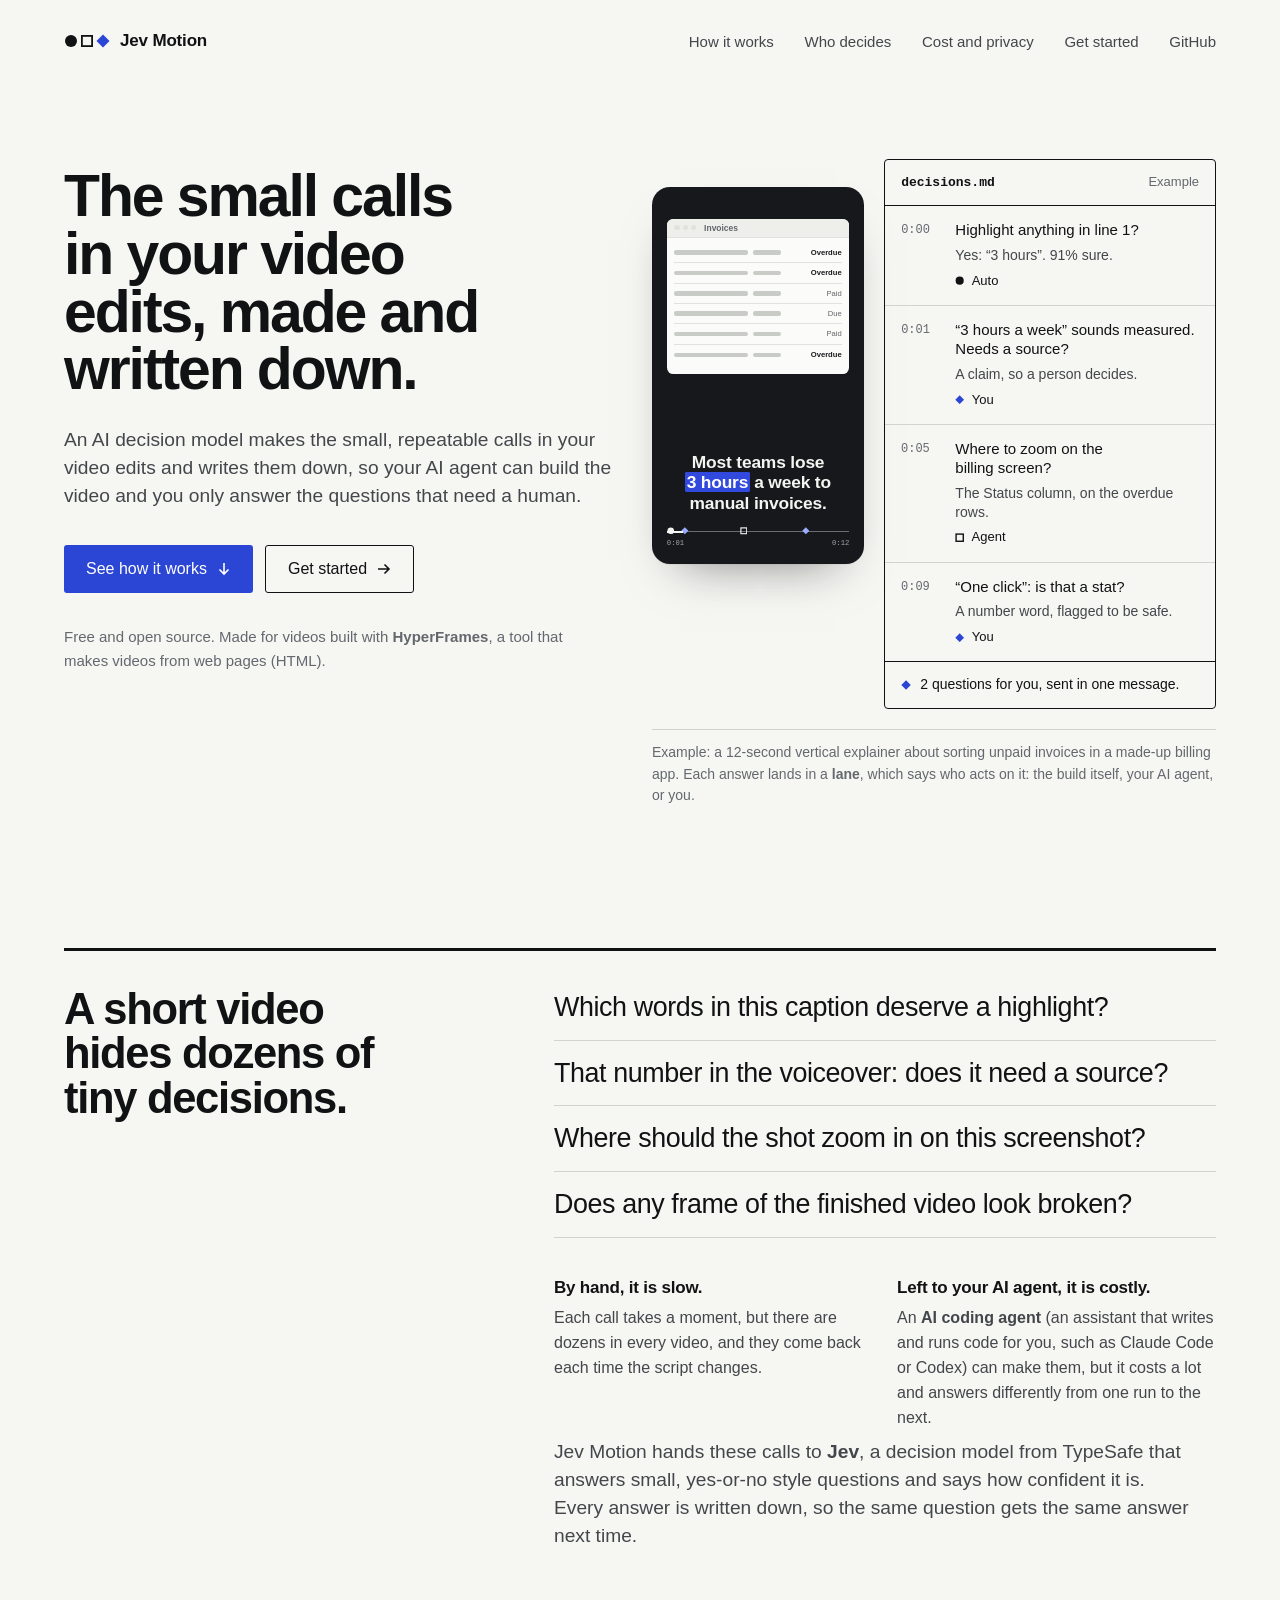
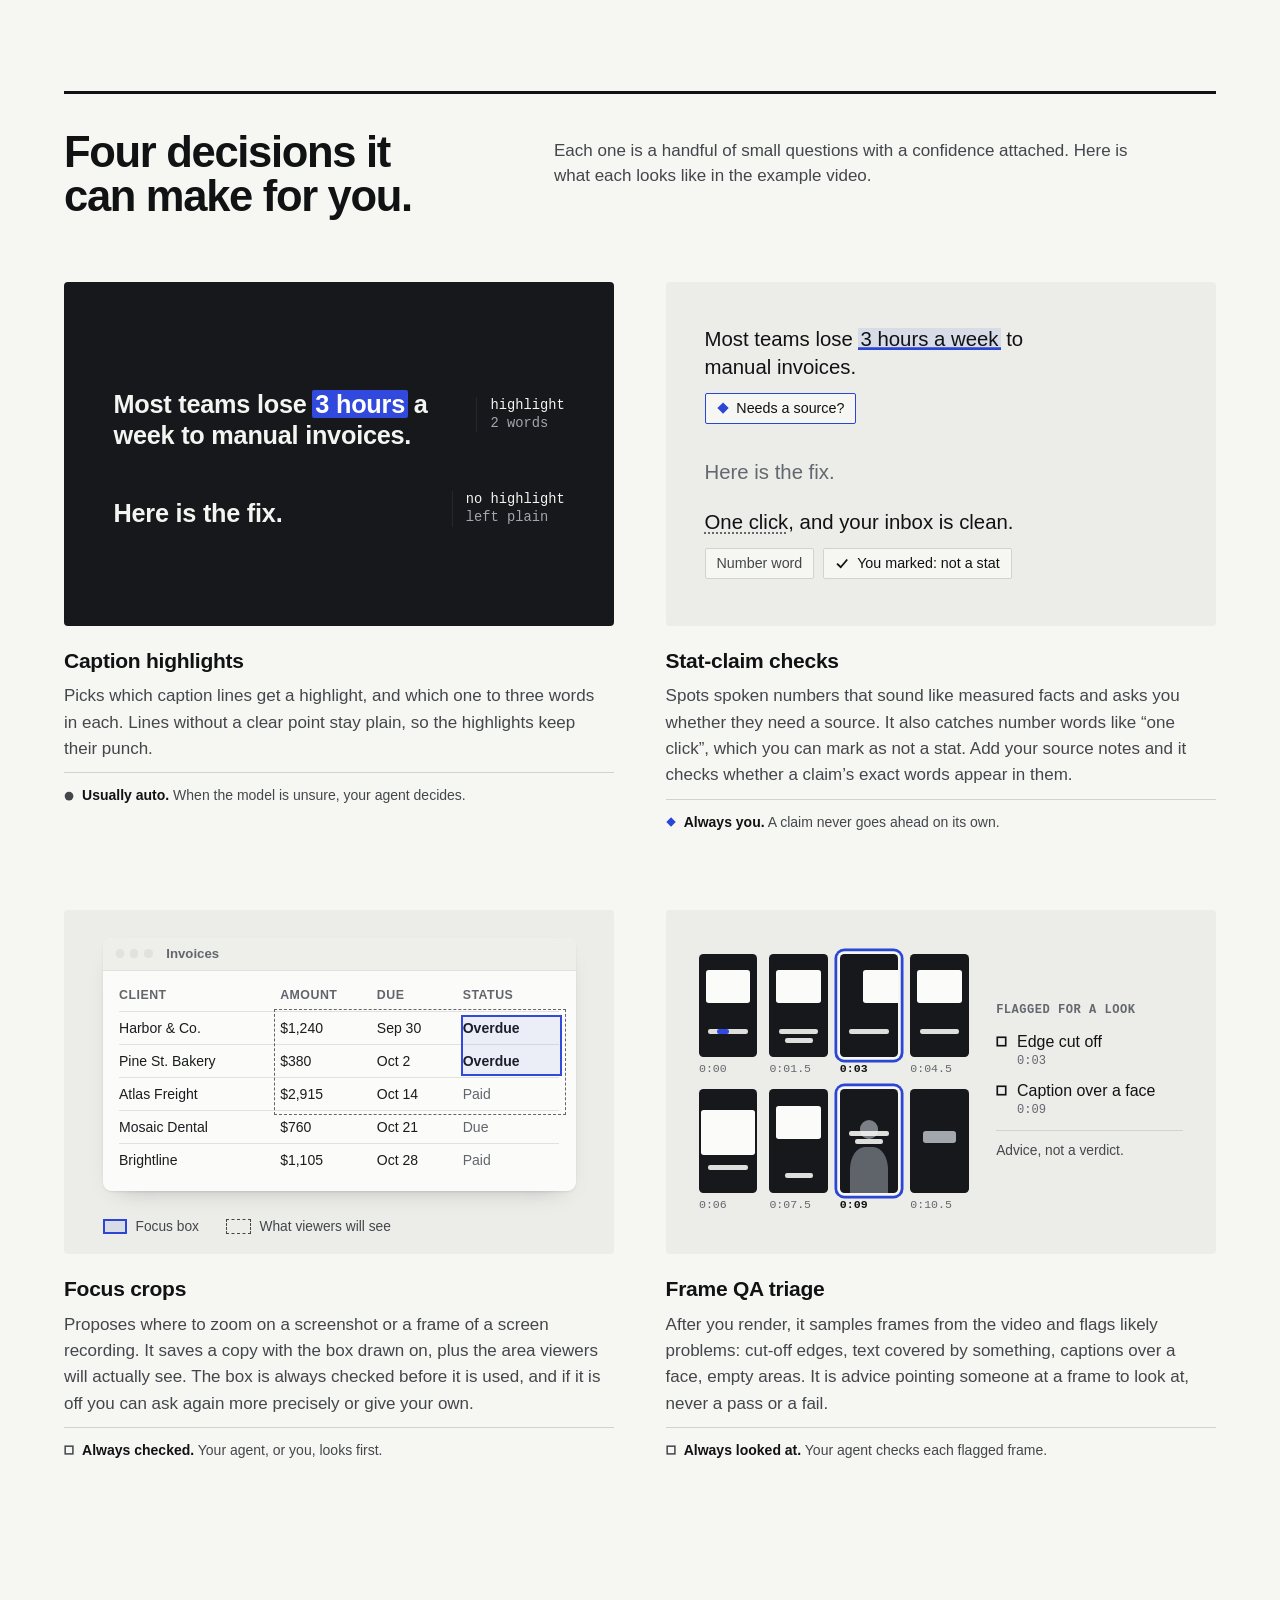
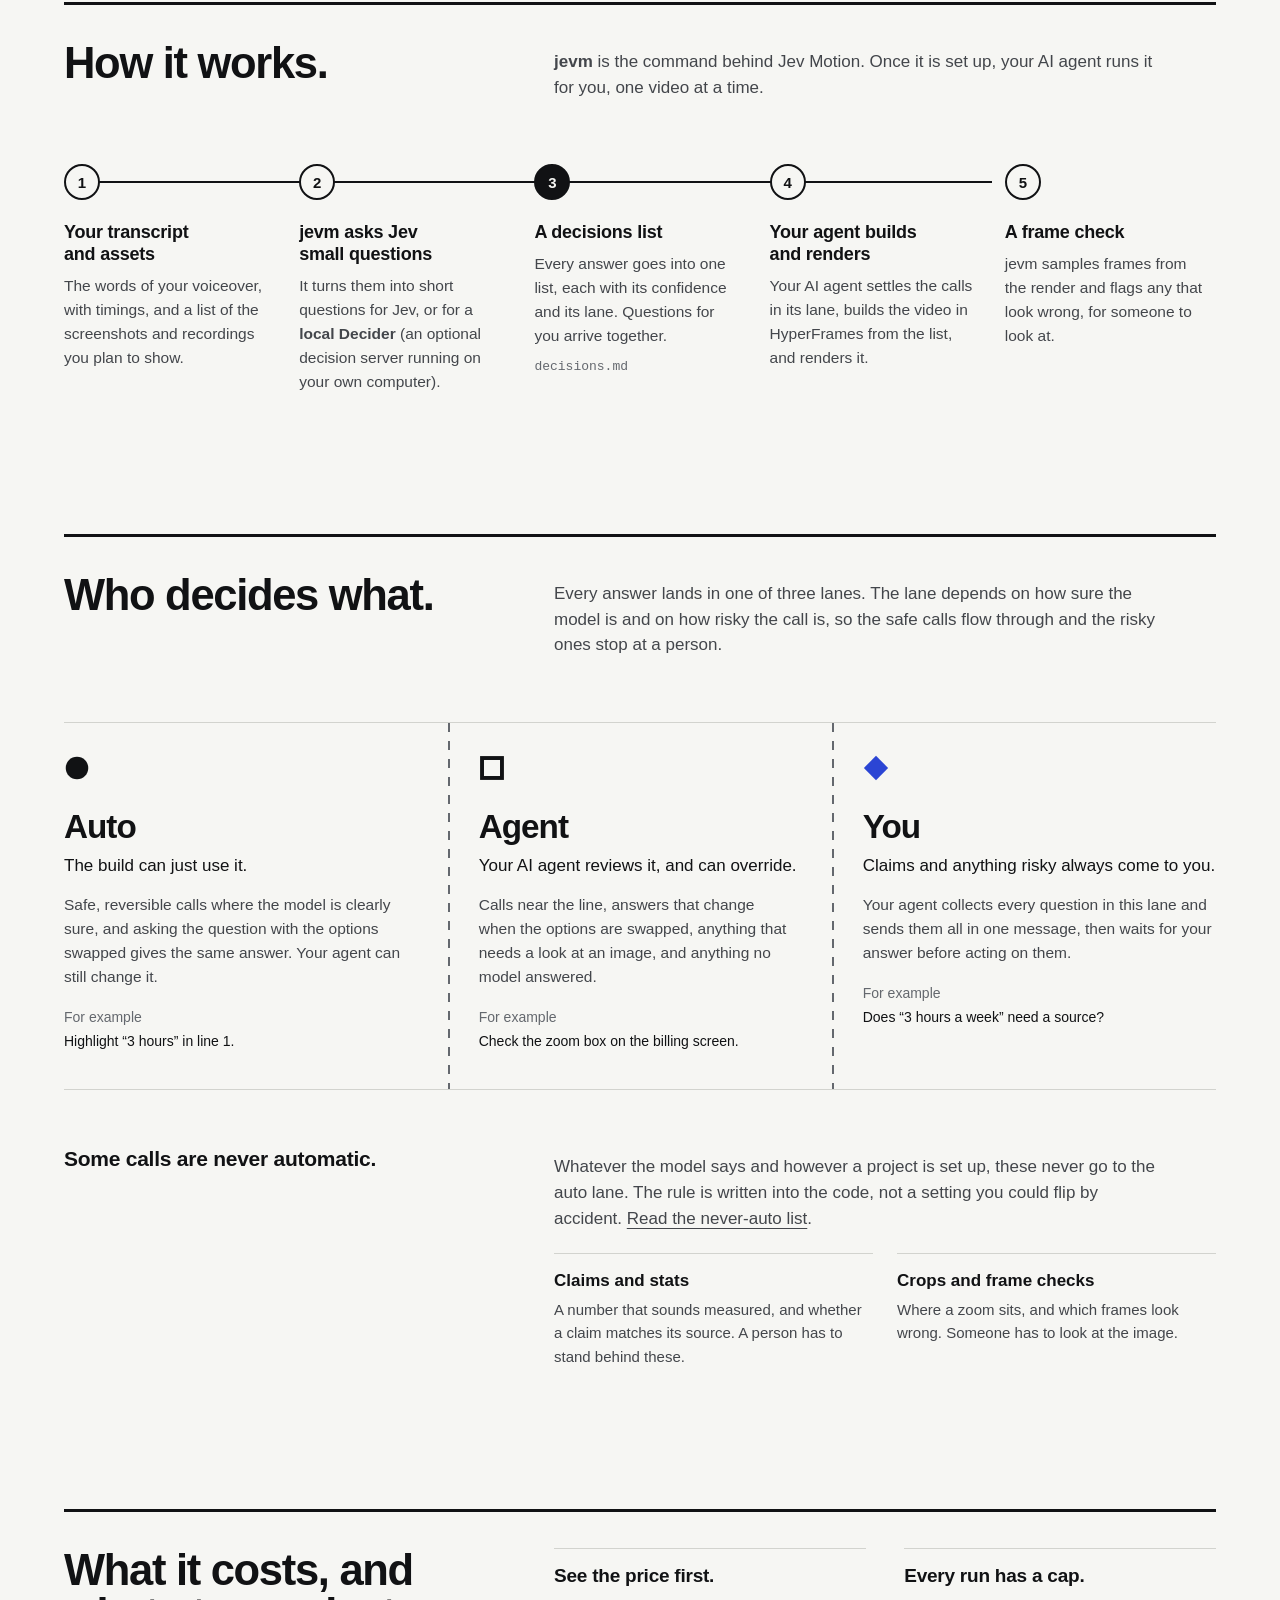
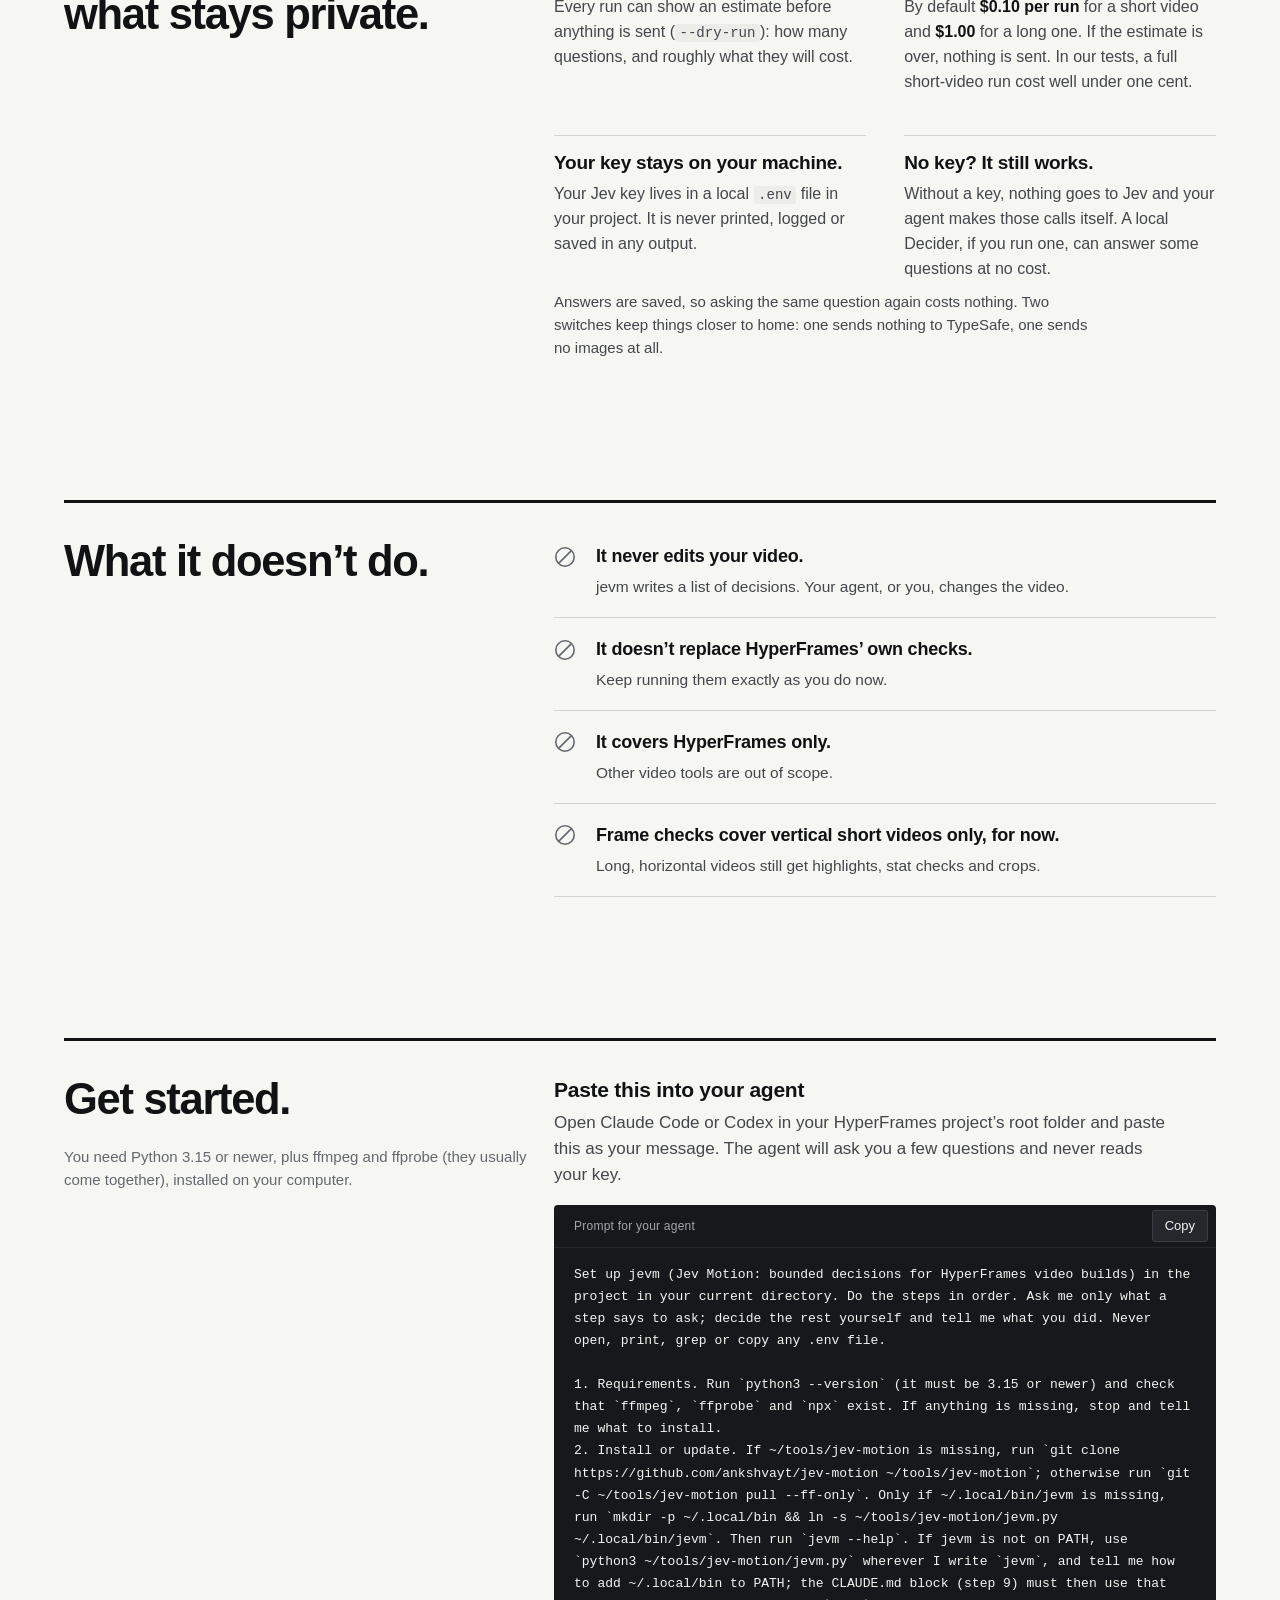
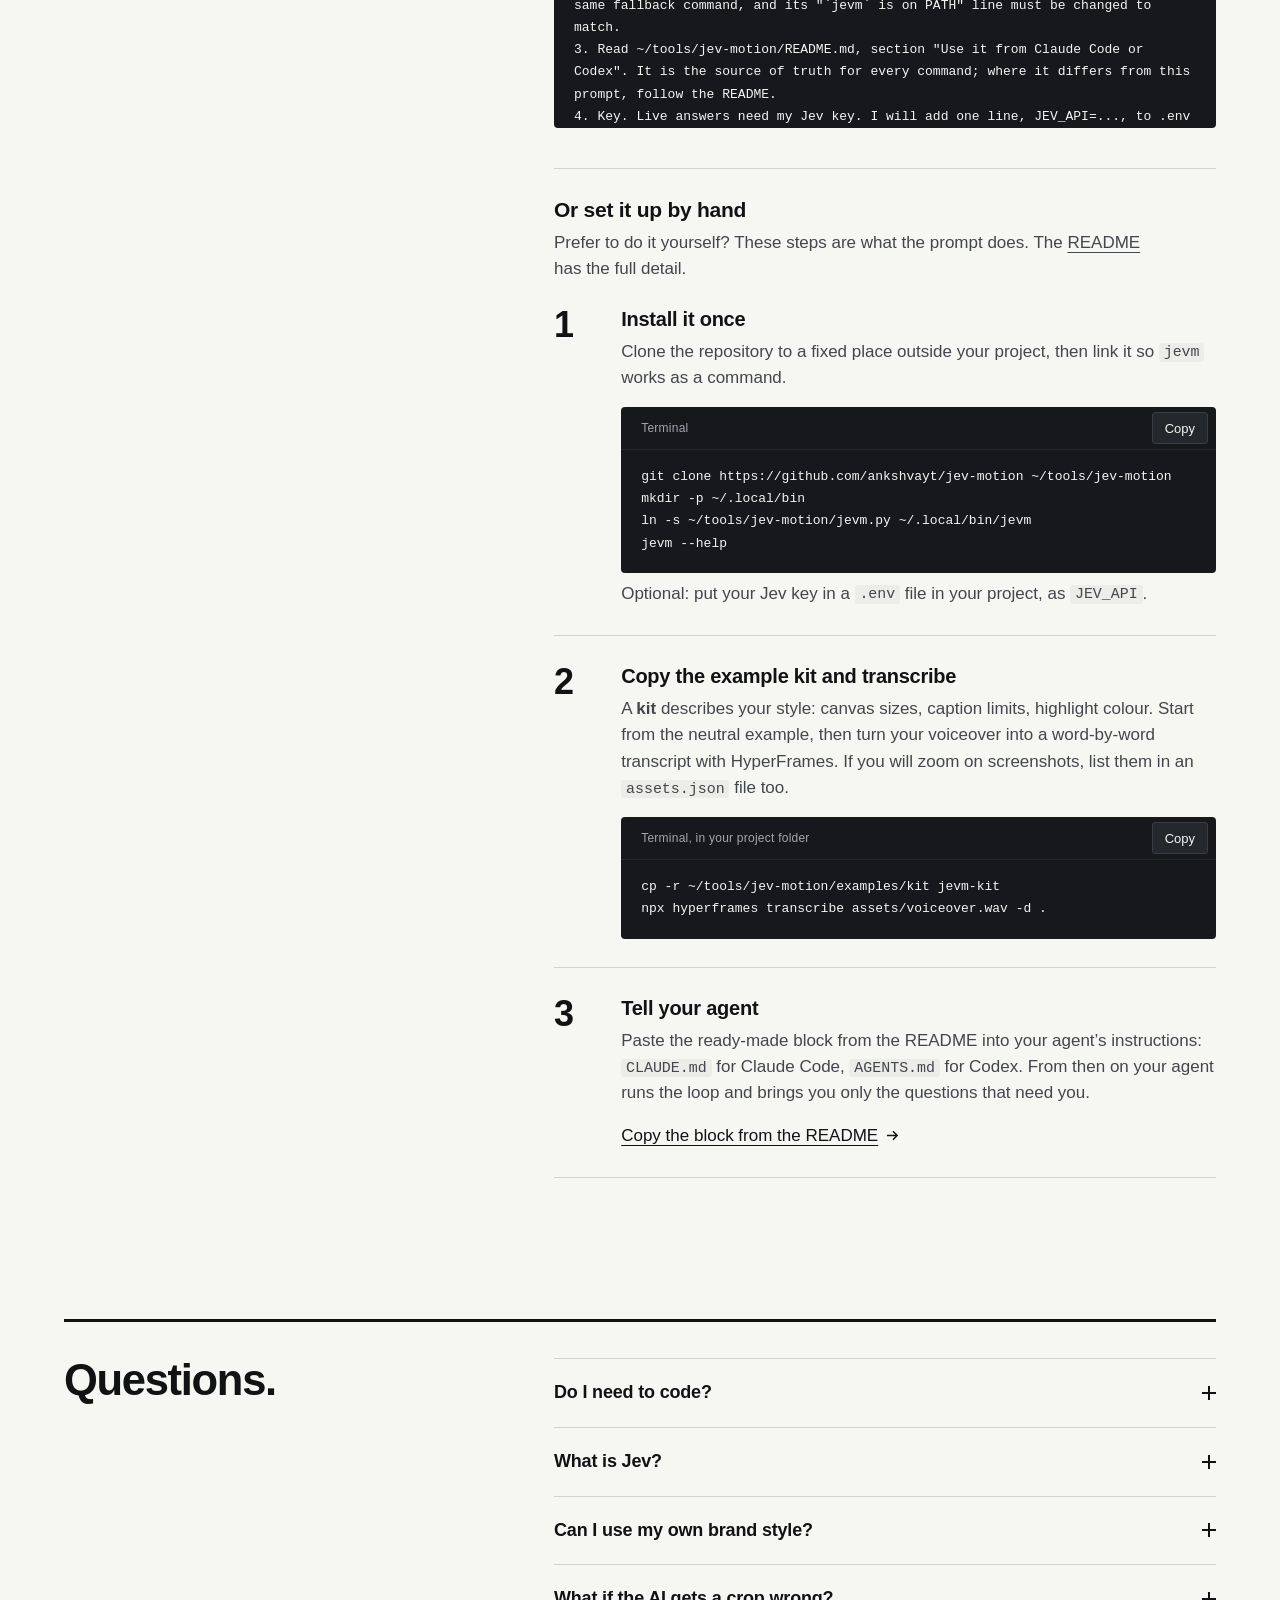
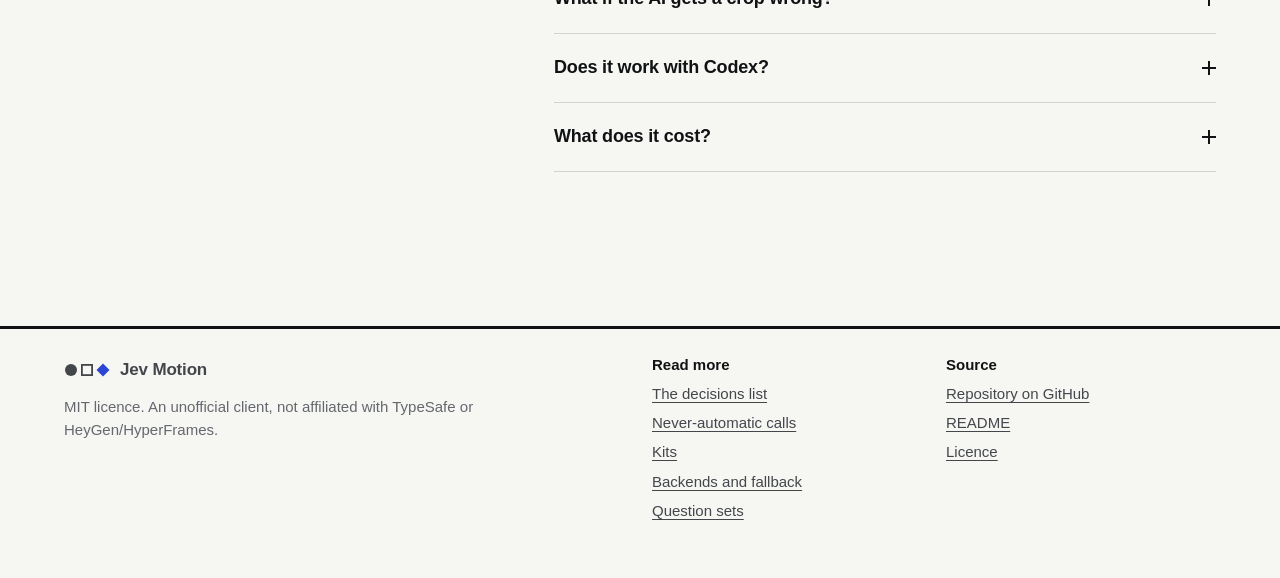
==== commit b064a74a: "Add a copy-paste setup prompt for Claude Code and Codex" ====
--- a/docs/index.html
+++ b/docs/index.html
@@ -275,6 +275,12 @@
 .copy{min-height:32px;padding:0 12px;border:1px solid #3A3E44;border-radius:3px;background:var(--stage-2);color:var(--on-stage);font:500 .8125rem/1 var(--sans);cursor:pointer;transition:background-color .2s var(--ease),border-color .2s var(--ease)}
 .copy:hover{background:#30353B;border-color:#555B63}
 .copy:focus-visible{outline-color:#9AACFF}
+.code.prompt pre{white-space:pre-wrap;overflow-wrap:anywhere;overflow-x:hidden;max-height:30rem;overflow-y:auto}
+.code.prompt code{white-space:inherit}
+.by-hand{margin-top:40px;padding-top:28px;border-top:1px solid var(--rule)}
+.by-hand+.steps{margin-top:24px}
+.by-hand p{margin-top:8px;color:var(--ink-2);max-width:36em;text-wrap:pretty}
+.sb>p{margin-top:8px;color:var(--ink-2);max-width:36em;text-wrap:pretty}
 .req{margin-top:24px;font-size:.9375rem;color:var(--ink-3)}
 .more{display:inline-flex;align-items:center;gap:8px;margin-top:16px;font-weight:500}
 .more svg{width:13px;height:13px}
@@ -717,6 +723,28 @@
       <p class="req">You need Python 3.15 or newer, plus ffmpeg and ffprobe (they usually come together), installed on your computer.</p>
     </div>
     <div class="sb">
+      <h3>Paste this into your agent</h3>
+      <p>Open Claude Code or Codex in your HyperFrames project&rsquo;s root folder and paste this as your message. The agent will ask you a few questions and never reads your key.</p>
+      <div class="code prompt">
+        <div class="code-bar"><span>Prompt for your agent</span><button class="copy" type="button" data-copy data-what="prompt" hidden>Copy</button></div>
+        <pre tabindex="0" aria-label="Setup prompt"><code>Set up jevm (Jev Motion: bounded decisions for HyperFrames video builds) in the project in your current directory. Do the steps in order. Ask me only what a step says to ask; decide the rest yourself and tell me what you did. Never open, print, grep or copy any .env file.
+
+1. Requirements. Run `python3 --version` (it must be 3.15 or newer) and check that `ffmpeg`, `ffprobe` and `npx` exist. If anything is missing, stop and tell me what to install.
+2. Install or update. If ~/tools/jev-motion is missing, run `git clone https://github.com/ankshvayt/jev-motion ~/tools/jev-motion`; otherwise run `git -C ~/tools/jev-motion pull --ff-only`. Only if ~/.local/bin/jevm is missing, run `mkdir -p ~/.local/bin &amp;&amp; ln -s ~/tools/jev-motion/jevm.py ~/.local/bin/jevm`. Then run `jevm --help`. If jevm is not on PATH, use `python3 ~/tools/jev-motion/jevm.py` wherever I write `jevm`, and tell me how to add ~/.local/bin to PATH; the CLAUDE.md block (step 9) must then use that same fallback command, and its "`jevm` is on PATH" line must be changed to match.
+3. Read ~/tools/jev-motion/README.md, section "Use it from Claude Code or Codex". It is the source of truth for every command; where it differs from this prompt, follow the README.
+4. Key. Live answers need my Jev key. I will add one line, JEV_API=..., to .env in the project root myself; if .env already exists, tell me to make sure it has a JEV_API= line instead of adding a second one. Without a key jevm still runs and you decide every row. Do not wait for the key; carry on.
+5. Git. If the project is a git repo, add .env and work/ to .gitignore when they are missing.
+6. Kit. If jevm-kit/ is missing, copy ~/tools/jev-motion/examples/kit to jevm-kit/. Ask me, in ONE message: is the video vertical (short) or horizontal (long); what is my highlight colour; and one sentence describing my visual style (this becomes qa_context). Edit the kit from my answers: set the highlight colour in manifest.json and in tokens.css (--accent) and in every colour mention in the qa_context text, and put my style sentence into qa_context in both manifest.json and use_when.json. Then run `jevm kit build --kit-dir jevm-kit` and `jevm kit check --kit-dir jevm-kit`.
+7. Words. Find the voiceover or source video (ignore the project's own renders, e.g. renders/); ask me which only if more than one real source remains. Run `npx hyperframes transcribe &lt;file&gt; -d .`, which writes transcript.json in the project root. Skip this if transcript.json already exists and I confirm it is current.
+8. Assets. List the source screenshots and screen recordings in the project (not the project's own renders) and ask me which to include. Write assets.json in the format the README describes, with a real description of each file, and leave sensitivity at its default unless I say otherwise.
+9. Agent instructions. Add the README's agent block ("## jevm (bounded video-build decisions)") to CLAUDE.md without the README's list indentation (so it renders as normal Markdown, not a code block), filling only the setup placeholders: &lt;KIT_DIR&gt;, &lt;WORDS&gt;, &lt;ASSETS&gt;, &lt;short|long&gt; and &lt;AUDIO&gt; (the file you actually transcribed). Leave B, A, ID, V, RENDER.mp4 and &lt;render-stem&gt; as written. Create the file if it is missing; if it exists, append the block under its own heading and never overwrite or reorder what is there. If an AGENTS.md exists, add the same block there too. If a jevm block is already present, update it instead of adding a second one.
+10. First run. Run `jevm spec build --project . --format &lt;short or long, as I answered in step 6&gt; --words transcript.json --assets assets.json --kit-dir jevm-kit`, then `jevm spec validate work/jevm/spec.json --kit-dir jevm-kit`, then `jevm plan work/jevm/spec.json --dry-run`. A "Decider unavailable" line is normal when no local Decider runs. If spec build warns that the title is the folder name, mention it in your report (no flag sets it). Show me the cost line and STOP. Do not run a real plan until I say go.
+11. Report. End with a short summary: what you created or changed (with file paths), my answers, and what I still need to do (add the key; say go).</code></pre>
+      </div>
+      <div class="by-hand">
+        <h3>Or set it up by hand</h3>
+        <p>Prefer to do it yourself? These steps are what the prompt does. The <a href="https://github.com/ankshvayt/jev-motion#use-it-from-claude-code-or-codex">README</a> has the full detail.</p>
+      </div>
       <ol class="steps">
         <li>
           <span class="n" aria-hidden="true">1</span>
@@ -826,13 +854,14 @@
   var status=document.getElementById('copy-status');
   document.querySelectorAll('[data-copy]').forEach(function(btn){
     btn.hidden=false;
-    btn.setAttribute('aria-label','Copy these commands');
+    var what=btn.getAttribute('data-what')||'commands';
+    btn.setAttribute('aria-label',what==='prompt'?'Copy this prompt':'Copy these commands');
     btn.addEventListener('click',function(){
       var code=btn.closest('.code').querySelector('code');
       var text=code.textContent;
       var done=function(msg,label){btn.textContent=label;status.textContent=msg;setTimeout(function(){btn.textContent='Copy';},1800);};
-      var select=function(){var r=document.createRange();r.selectNodeContents(code);var s=window.getSelection();s.removeAllRanges();s.addRange(r);done('Commands selected. Press Command or Control and C to copy.','Selected');};
-      if(navigator.clipboard&&navigator.clipboard.writeText){navigator.clipboard.writeText(text).then(function(){done('Commands copied to the clipboard.','Copied');},select);}else{select();}
+      var select=function(){var r=document.createRange();r.selectNodeContents(code);var s=window.getSelection();s.removeAllRanges();s.addRange(r);done((what==='prompt'?'Prompt':'Commands')+' selected. Press Command or Control and C to copy.','Selected');};
+      if(navigator.clipboard&&navigator.clipboard.writeText){navigator.clipboard.writeText(text).then(function(){done(what==='prompt'?'Prompt copied to the clipboard.':'Commands copied to the clipboard.','Copied');},select);}else{select();}
     });
   });
 })();
